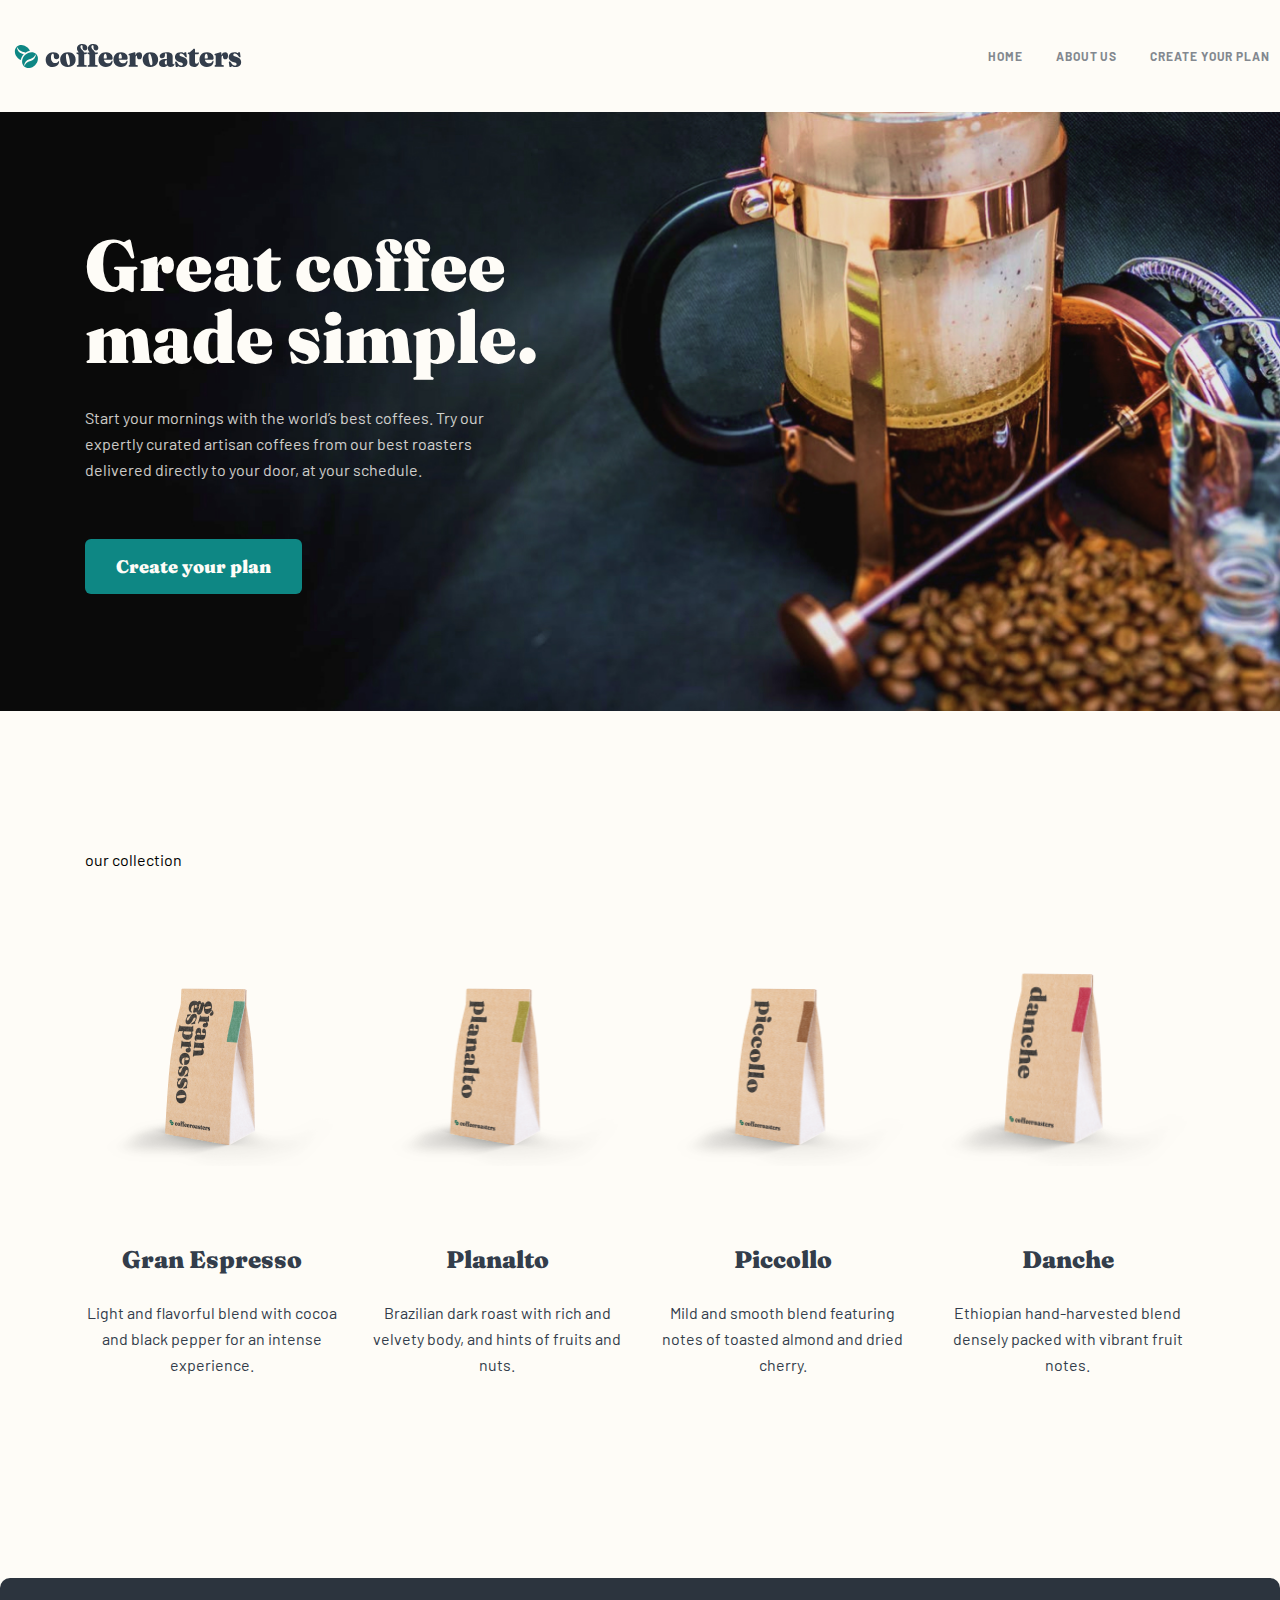
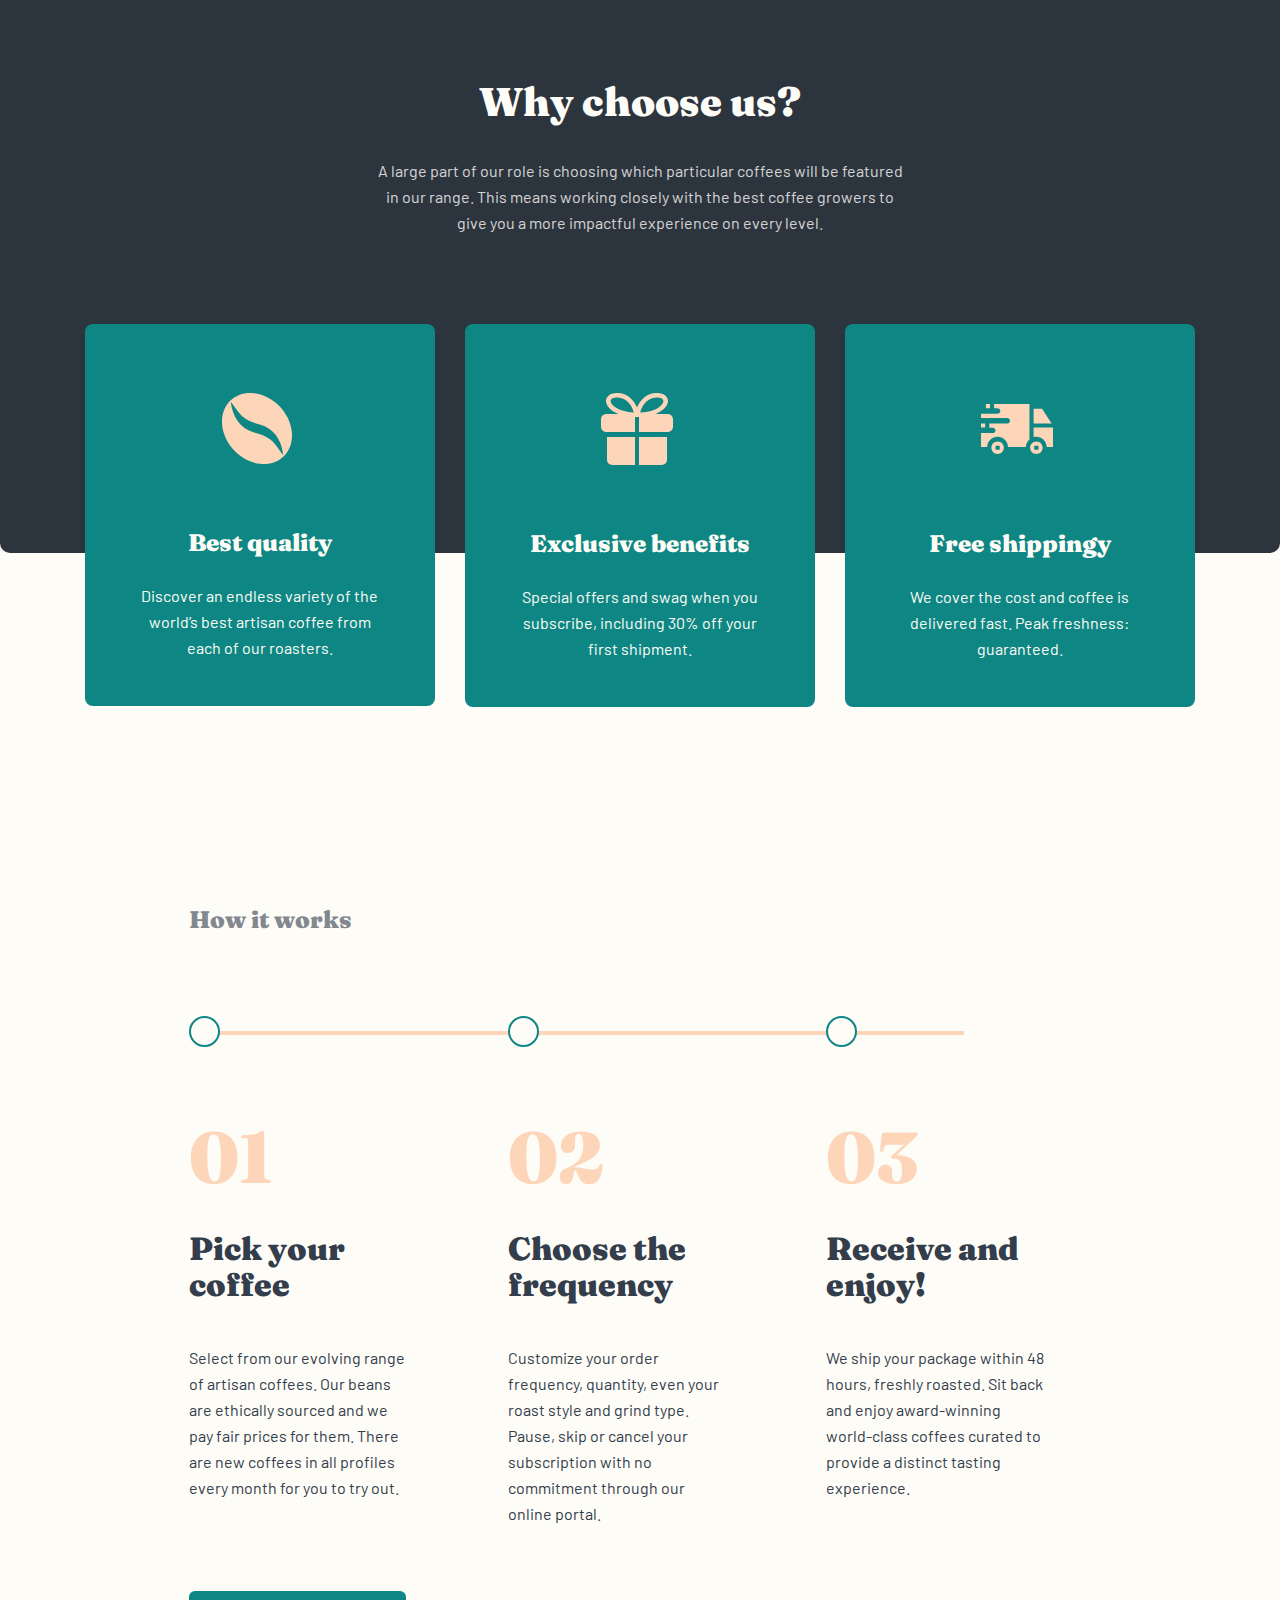
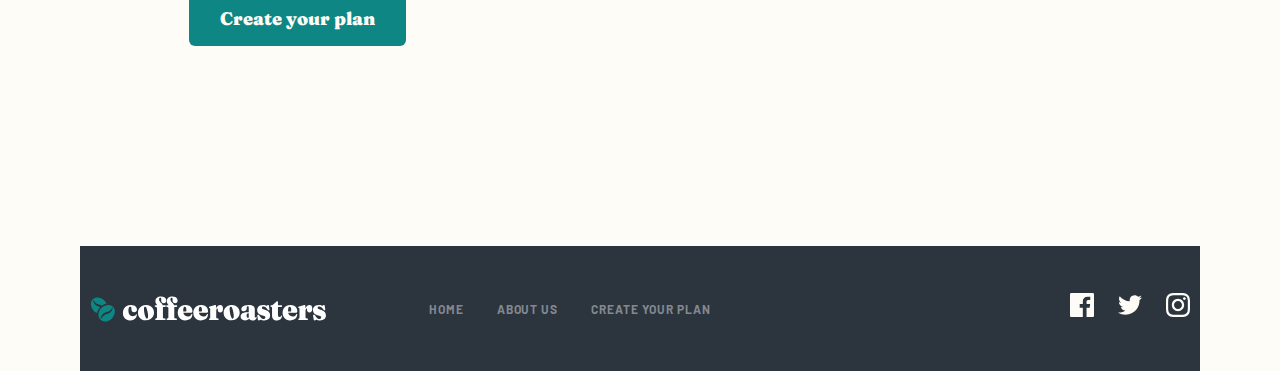
==== index.html @ 721b84d2 "first commit" ====
<!DOCTYPE html>
<html lang="en">
<head>
    <meta charset="UTF-8">
    <meta name="viewport" content="width=device-width, initial-scale=1.0">
    <title>Document</title>
    <link rel="stylesheet" href="about.html">
    <link rel="stylesheet" href="create.html">
    <link rel="stylesheet" href="css/about.css">
    <link rel="stylesheet" href="css/create.css">
    <link rel="stylesheet" href="css/style.css">
</head>
<body>
    <header class="site-header">
        <div class="container header">
            <a class="header__logo-link" href="index.html">
                <img class="header__logo" src="img/icon/logo.svg" alt="cofeeroasters" width="236" height="26">
            </a>
            <nav class="header__nav">
                <ul class="header__nav-list">
                    <li class="header__nav-item">
                        <a class="header__nav-link" href="index.html">HOME</a>
                    </li>
                    <li class="header__nav-item">
                        <a class="header__nav-link" href="about.html">About us</a>
                    </li>
                    <li class="header__nav-item">
                        <a class="header__nav-link" href="create.html">Create your plan</a>
                    </li>
                </ul>
            </nav>
        </div>
    </header>
    <main class="main">
        <section class="hero-section">
            <div class="container hero">
                <h1 class="hero__title">Great coffee made simple.</h1>
                <p class="hero__desc">Start your mornings with the world’s best coffees. Try our expertly curated artisan coffees from our best roasters <br> delivered directly to your door, at your schedule.</p>
                <a class="hero__link btn" href="create.html">Create your plan</a>
            </div>
        </section>
        <section class="collection-section">
            <div class="container-primary collection">
                <ul class="collection__list">
                    <li class="collection__item">
                        <img class="collection__img" src="img/collection-img(1).png" alt="Gran Espresso" width="255" height="193">
                        <h3 class="collection__title">Gran Espresso</h3>
                        <p class="collection__desc">Light and flavorful blend with cocoa and black pepper for an intense experience.</p>
                    </li>
                    <li class="collection__item">
                        <img class="collection__img" src="img/collection-img(2).png" alt="Planalto" width="255" height="193">
                        <h3 class="collection__title">Planalto</h3>
                        <p class="collection__desc">Brazilian dark roast with rich and velvety body, and hints of fruits and nuts.</p>
                    </li>
                    <li class="collection__item">
                        <img class="collection__img" src="img/collection-img(3).png" alt="Piccollo" width="255" height="193">
                        <h3 class="collection__title">Piccollo</h3>
                        <p class="collection__desc">Mild and smooth blend featuring notes of toasted almond and dried cherry.</p>
                    </li>
                    <li class="collection__item">
                        <img class="collection__img" src="img/collection-img(4).png" alt="Danche" width="255" height="193">
                        <h3 class="collection__title">Danche</h3>
                        <p class="collection__desc">Ethiopian hand-harvested blend densely packed with vibrant fruit notes.</p>
                    </li>
                </ul>
            </div>
        </section>
        <section class="choose-section">
            <div class="container-primary choose">
                <h2 class="choose__title">Why choose us?</h2>
                <p class="choose__desc">A large part of our role is choosing which particular coffees will be featured in our range. This means working closely with the best coffee growers to give you a more impactful experience on every level.</p>
                <ul class="choose__list">
                    <li class="choose__item">
                        <img class="choose__img" src="img/icon/why-choose-img(1).svg" alt="Best quality" width="72" height="72">
                        <h3 class="choose__subtitle">Best quality</h3>
                        <p class="choose__text">Discover an endless variety of the world’s best artisan coffee from each of our roasters.</p>
                    </li>
                    <li class="choose__item">
                        <img class="choose__img" src="img/icon/why-choose-img(2).svg" alt="Exclusive benefits" width="72" height="72">
                        <h3 class="choose__subtitle">Exclusive benefits</h3>
                        <p class="choose__text">Special offers and swag when you subscribe, including 30% off your first shipment.</p>
                    </li>
                    <li class="choose__item">
                        <img class="choose__img choose__img-active" src="img/icon/why-choose-img(3).svg" alt="Free shipping" width="72" height="50">
                        <h3 class="choose__subtitle">Free shippingy</h3>
                        <p class="choose__text">We cover the cost and coffee is delivered fast. Peak freshness: guaranteed.</p>
                    </li>
                </ul>
            </div>
        </section>
        <section class="info-section">
            <div class="container-primary info">
                <h2 class="info__title">How it works</h2>
                <ul class="info__list">
                    <li class="info__item">
                        <img class="info__oval info__oval--light" src="img/icon/Oval.svg" alt="Oval" width="31" height="31">
                        <span class="info__number info__number--light">01</span>
                        <h3 class="info__subtitle info__subtitle--light">Pick your coffee</h3>
                        <p class="info__desc info__desc--light">Select from our evolving range of artisan coffees. Our beans are ethically sourced and we pay fair prices for them. There are new coffees in all profiles every month for you to try out.</p>
                    </li>
                    <li class="info__item">
                        <img class="info__oval info__oval--light" src="img/icon/Oval.svg" alt="Oval" width="31" height="31">
                        <span class="info__number info__number--light">02</span>
                        <h3 class="info__subtitle info__subtitle--light">Choose the frequency</h3>
                        <p class="info__desc info__desc--light">Customize your order frequency, quantity, even your roast style and grind type. Pause, skip or cancel your subscription with no commitment through our online portal.</p>
                    </li>
                    <li class="info__item">
                        <img class="info__oval info__oval--light" src="img/icon/Oval.svg" alt="Oval" width="31" height="31">
                        <span class="info__number info__number--light">03</span>
                        <h3 class="info__subtitle info__subtitle--light">Receive and enjoy!</h3>
                        <p class="info__desc info__desc--light">We ship your package within 48 hours, freshly roasted. Sit back and enjoy award-winning world-class coffees curated to provide a distinct tasting experience.</p>
                    </li>
                </ul>
                <a class="info__link btn" href="create.html">Create your plan</a>
            </div>
        </section>
    </main>
    <footer class=" site-footer">
        <div class="container-primary footer">
            <div class="footer__left">
                <a class="footer__logo-link" href="index.html">
                    <img class="footer__logo" src="img/icon/footer-logo.svg" alt="cofferoasters" width="236" height="26">
                </a>
                <nav class="footer__nav">
                    <ul class="footer__nav-list">
                        <li class="footer__nav-item">
                            <a class="footer__nav-link" href="index.html">HOME</a>
                        </li>
                        <li class="footer__nav-item">
                            <a class="footer__nav-link" href="about.html">ABOUT US</a>
                        </li>
                        <li class="footer__nav-item">
                            <a class="footer__nav-link" href="create.html">Create your plan</a>
                        </li>
                    </ul>
                </nav>
            </div>
            <ul class="footer__list">
                <li class="footer__item">
                    <a class="footer__social-media-link">
                        <img class="footer__social-media-img" src="img/icon/facebook.svg" alt="facebook" width="24" height="24">
                    </a>
                </li>
                <li class="footer__item">
                    <a class="footer__social-media-link footer__social-media-link--active">
                        <img class="footer__social-media-img" src="img/icon/twitter.svg" alt="twitter" width="24" height="19">
                    </a>
                </li>
                <li class="footer__item">
                    <a class="footer__social-media-link">
                        <img class="footer__social-media-img" src="img/icon/instagram.svg" alt="instagram" width="24" height="24">
                    </a>
                </li>
            </ul>
        </div>
    </footer>
</body>
</html>
---- css/style.css ----
@import url('https://fonts.googleapis.com/css2?family=Barlow:wght@400;700&family=Fraunces:opsz,wght@9..144,900&display=swap');

:root {
    --dark-green: #0E8784;
    --text-color: #333D4B;
    --number-color: #FDD6BA;
    --link-color: #83888F;
    --bg-color: #FEFCF7;
}

html {
    box-sizing: border-box;
    height: 100%;
    scroll-behavior: smooth;
  }
  
*,
*::before,
*::after {
    box-sizing: inherit;
  }
  
body {
    display: flex;
    flex-direction: column;
    height: 100%;
    margin: 0;
    padding: 0;
    overflow-x: hidden;
    font: 400 16px/26px 'Barlow', sans-serif;
    background-color: var(--bg-color);
  }
  
img {
    max-width: 100%;
    height: auto;
  }

.container {
    max-width: 1300px;
    margin: 0 auto;
    padding-left: 10px;
    padding-right: 10px;
}

.container-primary {
    max-width: 1111px;
    margin: 0 auto;
}

.btn {
    display: inline-block;
    padding: 15px 31px;
    border-radius: 6px;
    background: var(--dark-green);
    color: var(--bg-color);
    text-align: center;
    font-family: Fraunces;
    font-size: 18px;
    font-style: normal;
    font-weight: 900;
    line-height: 25px
}

.btn:hover {
    background-color: #66D2CF;
    transition: background-color 1.5s;
}

.btn:disabled {
    background-color: #E2DEDB;
    transition: background-color 1s;
}

/* Header */

.site-header {
    padding-top: 43px;
    padding-bottom: 43px;
}

.header {
    display: flex;
    align-items: center;
    justify-content: space-between;
}

.header__logo-link {
    width: 236px;
    height: 26px;
}

.header__logo {
    height: 26px;
}

.header__nav-list {
    padding: 0;
    margin: 0;
    display: flex;
}

.header__nav-item {
    list-style: none;
    font-size: 12px;
    font-weight: 700;
    line-height: 15px; 
    letter-spacing: 0.923px;
    text-transform: uppercase;
}

.header__nav-item:not(:last-child) {
    margin-right: 33px;
}

.header__nav-link {
    text-decoration: none;
    color: var(--link-color);
}

.header__nav-link:hover {
    cursor: pointer;
    color: var(--text-color);
    transition: color 0.5s;
}

.header__nav-link:disabled {
    color: var(--link-color);
    transition: color 0.5s;
}

/* hero */

.hero-section {
    padding-bottom: 262px;
}

.hero {
    background-image: url(../img/hero-bg-img.jpg);
    background-size: cover;
    background-repeat: no-repeat;
    max-width: 1280px;
    max-height: 600px;
    padding: 117px 85px;
}

.hero__title {
    max-width: 493px;
    margin: 0;
    color: var(--bg-color);
    font-family: Fraunces;
    font-size: 72px;
    font-weight: 900;
    line-height: 72px; 
}

.hero__desc {
    max-width: 445px;
    margin-top: 32px;
    margin-bottom: 56px;
    color: var(--bg-color);
    font-size: 16px;
    font-weight: 400;
    line-height: 26px; 
    opacity: 0.8;
}

.hero__link {
    text-decoration: none;
    color: var(--bg-color);
    text-align: center;
    font-family: Fraunces;
    font-size: 18px;
    font-weight: 900;
    line-height: 25px; 
}

/* collection */

.collection-section {
    padding-bottom: 200px;
}

.collection {
    position: relative;
}

.collection::before {
    display: block;
    position: absolute;
    top: -126px;
    left: 0;
    max-width: 1111px;
    max-height: 196px;
    background-color: linear-gradient(180deg, rgba(254, 252, 247, 0.00) 0%, #FEFCF7 100%);
    content: "our collection";
}

.collection__list {
    margin: 0;
    padding: 0;
    display: flex;
    align-items: center;
    justify-content: space-between;
    flex-wrap: wrap;
    list-style: none;
}

.collection__item {
    max-width: 255px;
}

.collection__item:not(:last-child) {
    margin-right: 30px;
}

.collection__title {
    margin-top: 71px;
    margin-bottom: 24px;
    color: var(--text-color);
    text-align: center;
    font-family: Fraunces;
    font-size: 24px;
    font-weight: 900;
    line-height: 32px; 
}

.collection__desc {
    margin: 0;
    color: var(--text-color);
    text-align: center;
    font-size: 16px;
    font-weight: 400;
    line-height: 26px; 
}

/* choose */

.choose-section {
    padding-top: 100px;
    padding-bottom: 317px;
    border-radius: 10px;
    background: #2C343E;
}

.choose {
    position: relative;
}

.choose__title {
    margin: 0;
    color: var(--bg-color);
    text-align: center;
    font-family: Fraunces;
    font-size: 40px;
    font-weight: 900;
    line-height: 48px; 
}

.choose__desc {
    max-width: 540px;
    margin: 0 auto;
    margin-top: 32px;
    opacity: 0.8;
    color: var(--bg-color);
    text-align: center;
    font-size: 16px;
    font-weight: 400;
    line-height: 26px; 
}

.choose__list {
    position: absolute;
    top: 246px;
    left: 0;
    list-style: none;
    margin: 0;
    padding: 0;
    display: flex;
    align-items: start;
    justify-content: space-between;
    flex-wrap: wrap;
}

.choose__item {
    max-width: 350px;
    padding: 69px 48px 45px 48px;
    border-radius: 8px;
    background: var(--dark-green);
}

.choose__item:not(:last-child) {
    margin-right: 30px;
    
}

.choose__img {
    margin-left: 88px;
    margin-right: 95px;
}

.choose__img-active {
    margin-top: 11px;
    margin-bottom: 11px;
}

.choose__subtitle {
    max-width: 255px;
    margin: 0;
    margin-top: 56px;
    color: var(--bg-color);
    text-align: center;
    font-family: Fraunces;
    font-size: 24px;
    font-weight: 900;
    line-height: 32px; 
}

.choose__text {
    max-width: 255px;
    margin-top: 24px;
    margin-bottom: 0;
    color: var(--bg-color);
    text-align: center; 
}

/* info */

.info-section {
    padding-top: 351px;
    padding-bottom: 200px;
}

.info {
    margin-left: 189px;
    margin-right: 230px;

}

.info__title {
    margin-top: 0;
    margin-bottom: 80px;
    color: var(--link-color);
    font-family: Fraunces;
    font-size: 24px;
    font-weight: 900;
    line-height: 32px; 
}

.info__list {
    position: relative;
    margin: 0;
    padding: 0;
    display: flex;
    align-items: start;
    justify-content: space-between;
    list-style: none;
}

.info__list::before {
    position: absolute;
    top: 15px;
    left: 15px;
    border: 2px solid var(--number-color);
    width: 760px;
    height: 1px;
    z-index: 5;
    content: "";
}

.info__item {
    flex-wrap: wrap;
}

.info__item:not(:last-child) {
    margin-right: 95px;
}

.info__oval {
    position: relative;
    z-index: 10;
}

.info__number {
    margin-top: 67px;
    display: block;
    max-width: 101px;
    font-family: Fraunces;
    font-size: 72px;
    font-weight: 900;
    line-height: 72px; 
}

.info__number--light {
    color: var(--number-color);
}

.info__subtitle {
    margin-top: 38px;
    margin-bottom: 42px;
    max-width: 255px;
    font-family: Fraunces;
    font-size: 32px;
    font-weight: 900;
    line-height: 36px; 
}

.info__subtitle--light {
    color: var(--text-color);

}

.info__desc {
    max-width: 285px;
    margin: 0;
}

.info__desc--light {
    color: var(--text-color);
}

.info__link {
    margin-top: 64px;
    text-decoration: none;
}

/* footer */

.site-footer {
    max-width: 1300px;
    margin: 0 80px;
    padding: 47px 10px;
    background: #2C343E;
}

.footer {
    display: flex;
    align-items: center;
    justify-content: space-between;
}

.footer__left {
    display: flex;
    align-items: center;
}

.footer__logo-link {
    width: 236px;
    height: 26px;
}

.footer__nav {
    margin-top: 6px;
    margin-bottom: 5px;
    margin-left: 103px;
}

.footer__nav-list {
    display: flex;
    align-items: center;
    list-style: none;
    margin: 0;
    padding: 0;
}

.footer__nav-item {
    font-size: 12px;
    font-weight: 700;
    line-height: 15px; 
    letter-spacing: 0.923px;
    text-transform: uppercase;
}

.footer__nav-item:not(:last-child) {
    margin-right: 33px;
}

.footer__nav-link {
    color: var(--link-color);
    text-decoration: none;
}

.footer__nav-link:hover {
    color: var(--bg-color);
    cursor: pointer;
    transition: color 0.5s;
}

.footer__list {
    margin: 0;
    padding: 0;
    list-style: none;
    display: flex;
    align-items: center;
}

.footer__item:not(:last-child) {
    margin-right: 24px;
}

.footer__social-media-link {
    width: 24px;
    height: 24px;
}

.footer__social-media-link--active {
    height: 19px;
}

.footer__social-media-img:hover {
    background-color: var(--number-color);
}

/* .choose__item:hover {
    transform: skew(3deg,2deg);
    background-color: #66D2CF;
} */
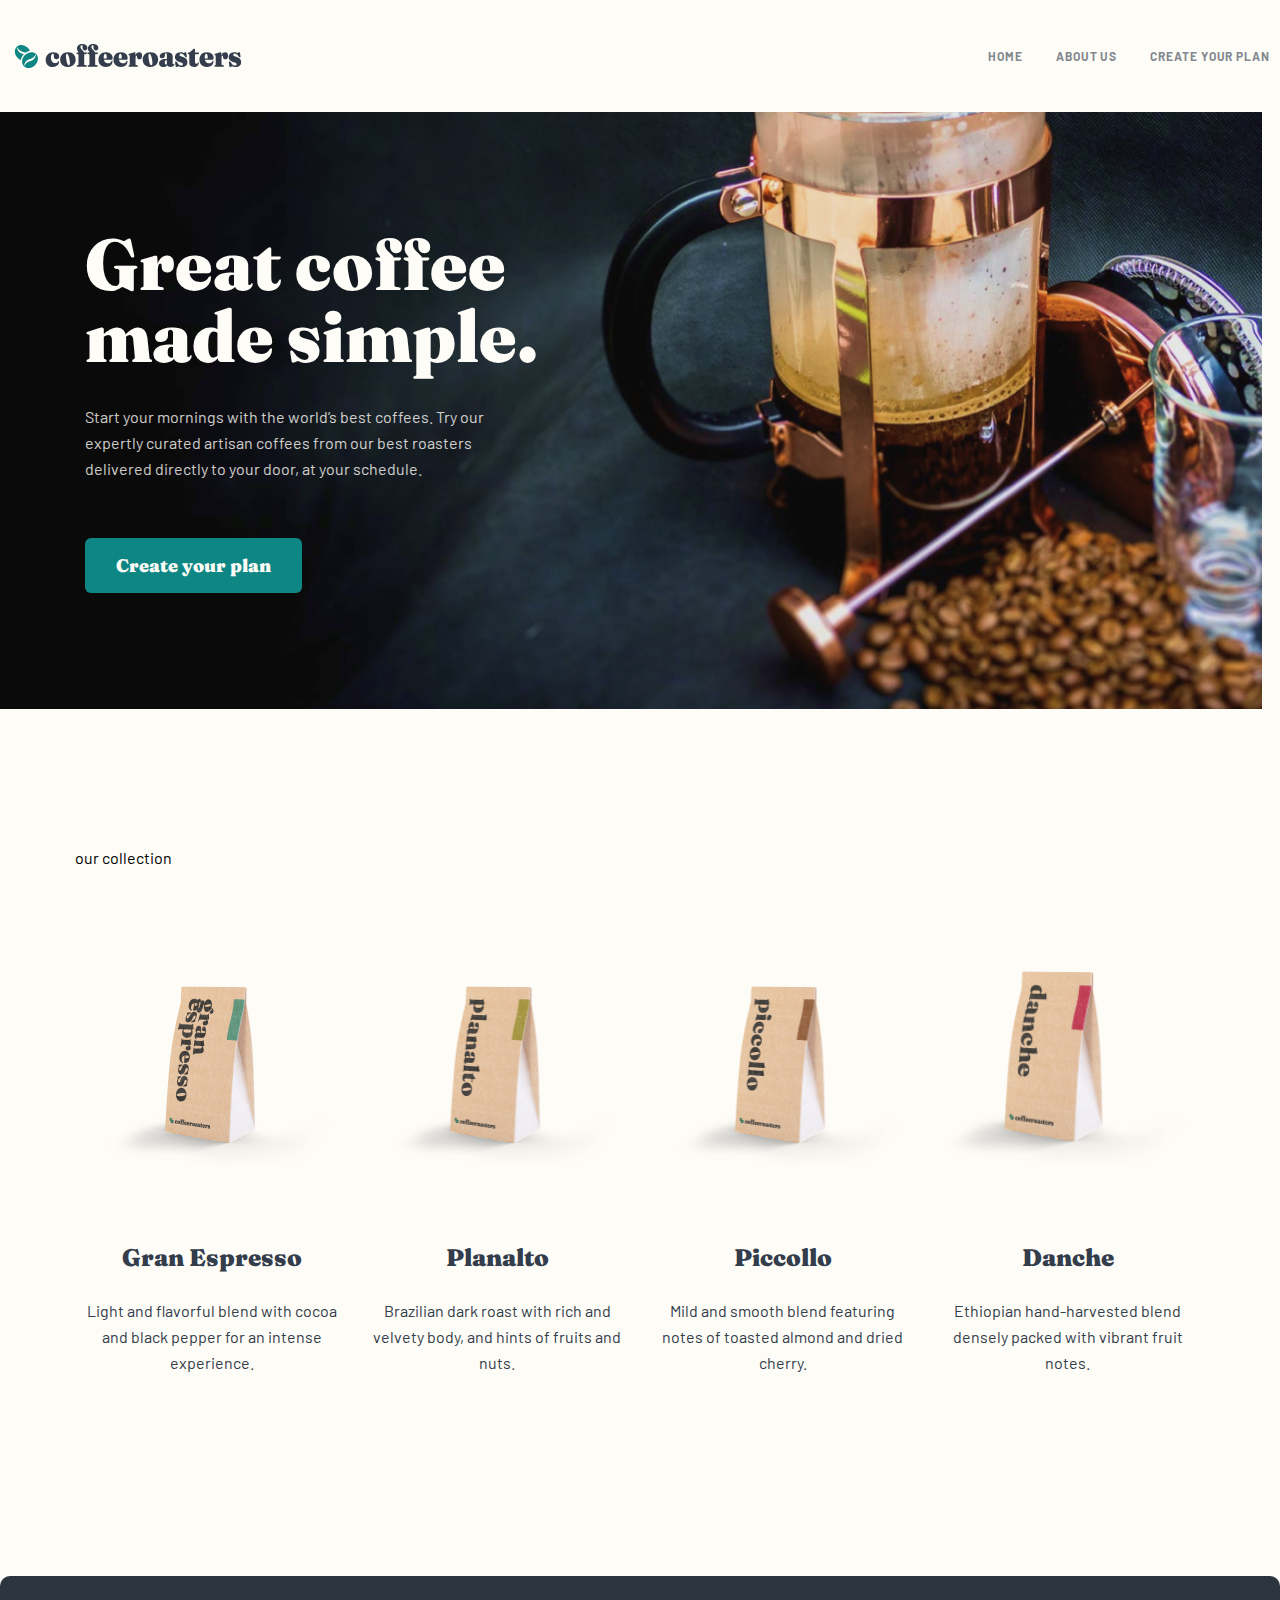
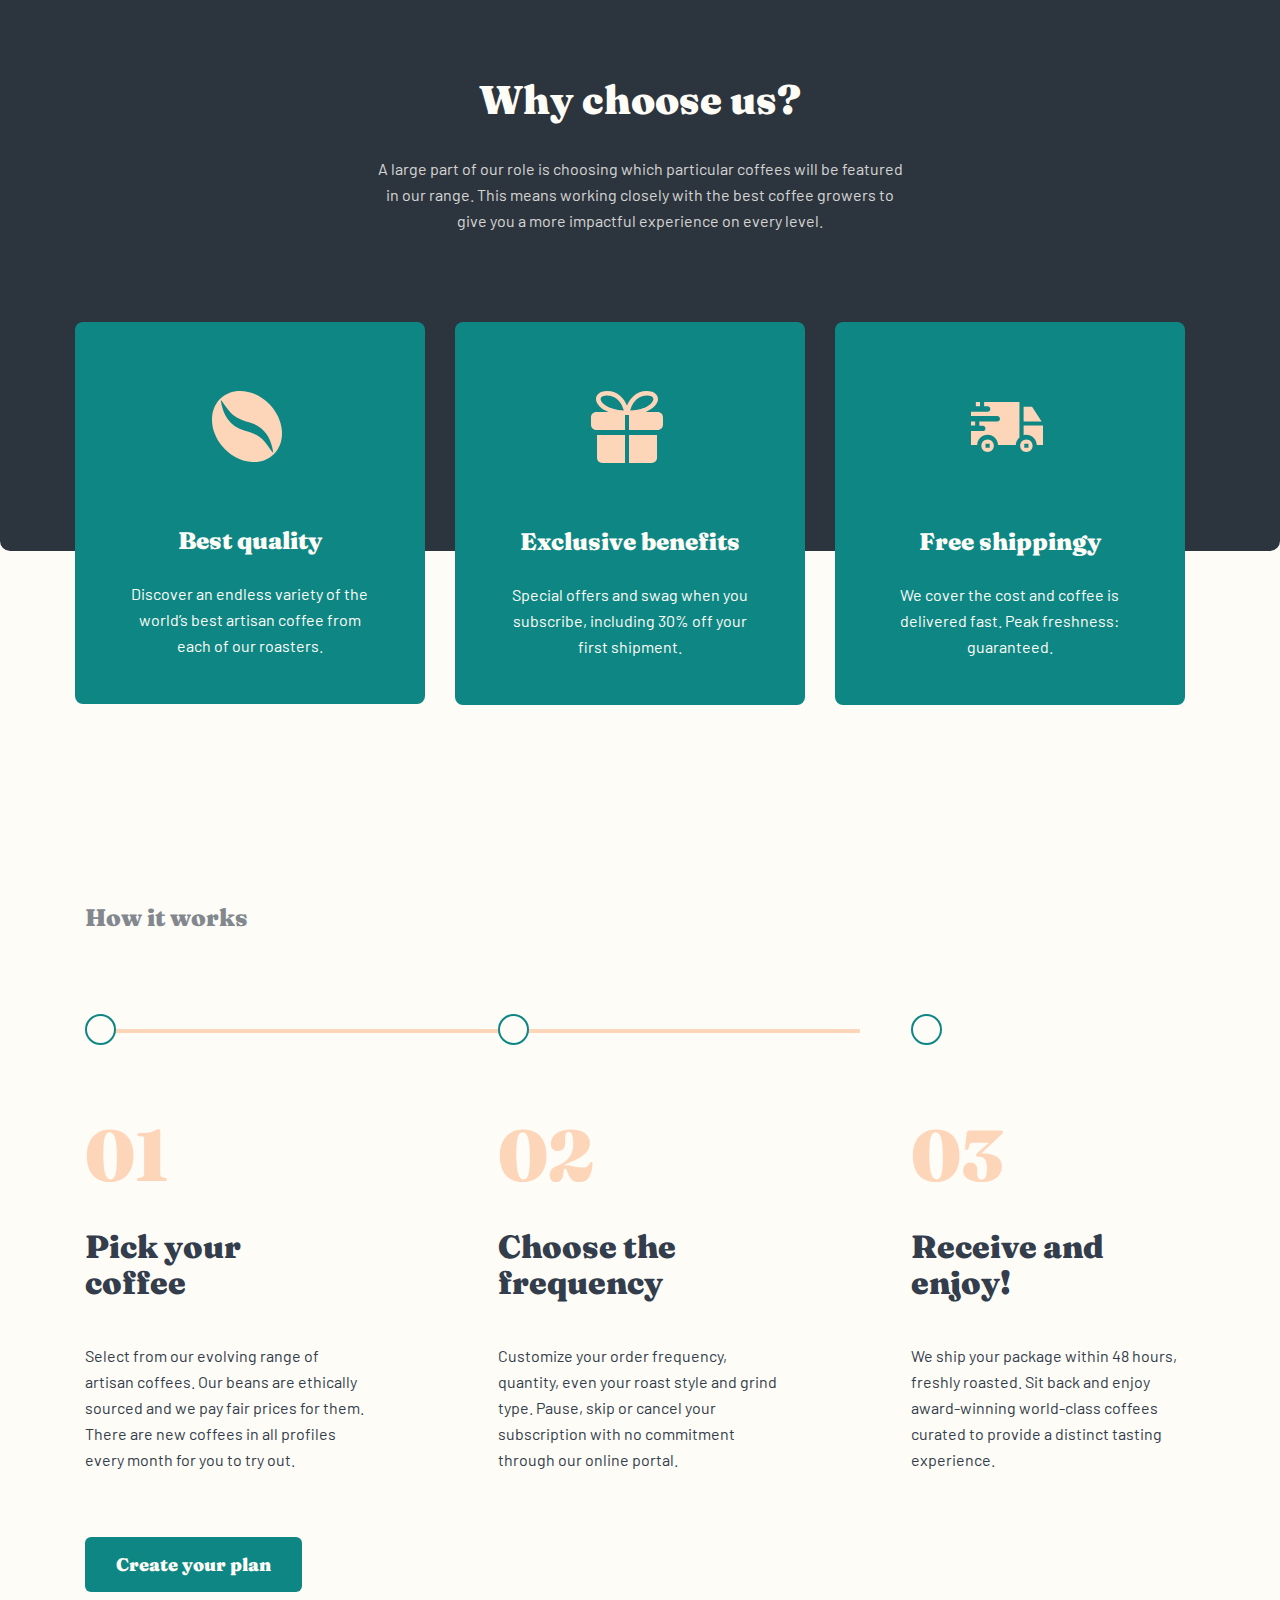
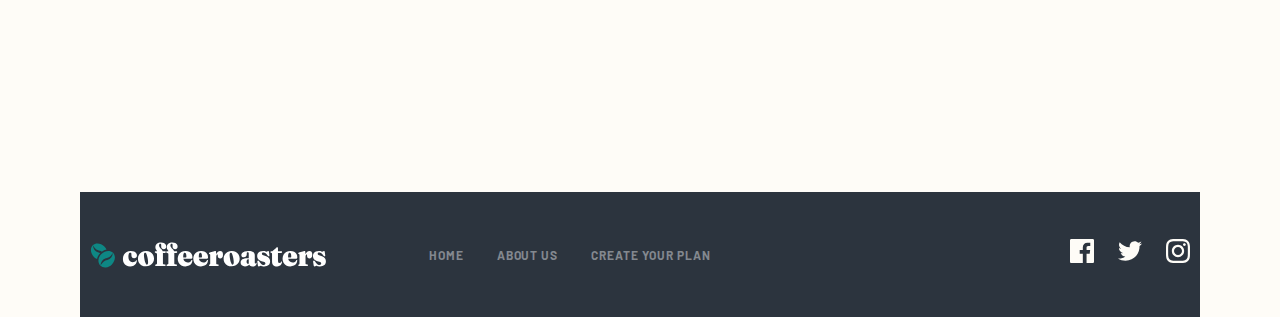
==== commit cdc5bbc4: "initial commit" ====
--- a/index.html
+++ b/index.html
@@ -3,7 +3,7 @@
 <head>
     <meta charset="UTF-8">
     <meta name="viewport" content="width=device-width, initial-scale=1.0">
-    <title>Document</title>
+    <title>Home - cofferoasters</title>
     <link rel="stylesheet" href="about.html">
     <link rel="stylesheet" href="create.html">
     <link rel="stylesheet" href="css/about.css">
@@ -32,8 +32,8 @@
         </div>
     </header>
     <main class="main">
-        <section class="hero-section">
-            <div class="container hero">
+        <section class="hero-section container">
+            <div class="container-primary hero">
                 <h1 class="hero__title">Great coffee made simple.</h1>
                 <p class="hero__desc">Start your mornings with the world’s best coffees. Try our expertly curated artisan coffees from our best roasters <br> delivered directly to your door, at your schedule.</p>
                 <a class="hero__link btn" href="create.html">Create your plan</a>
@@ -44,46 +44,60 @@
                 <ul class="collection__list">
                     <li class="collection__item">
                         <img class="collection__img" src="img/collection-img(1).png" alt="Gran Espresso" width="255" height="193">
-                        <h3 class="collection__title">Gran Espresso</h3>
-                        <p class="collection__desc">Light and flavorful blend with cocoa and black pepper for an intense experience.</p>
+                        <div class="collection__text-wrapper">
+                            <h3 class="collection__title">Gran Espresso</h3>
+                            <p class="collection__desc">Light and flavorful blend with cocoa and black pepper for an intense experience.</p>
+                        </div>
                     </li>
                     <li class="collection__item">
                         <img class="collection__img" src="img/collection-img(2).png" alt="Planalto" width="255" height="193">
-                        <h3 class="collection__title">Planalto</h3>
-                        <p class="collection__desc">Brazilian dark roast with rich and velvety body, and hints of fruits and nuts.</p>
+                        <div class="info__text-wrapper">
+                            <h3 class="collection__title">Planalto</h3>
+                            <p class="collection__desc">Brazilian dark roast with rich and velvety body, and hints of fruits and nuts.</p>
+                        </div>
                     </li>
                     <li class="collection__item">
                         <img class="collection__img" src="img/collection-img(3).png" alt="Piccollo" width="255" height="193">
-                        <h3 class="collection__title">Piccollo</h3>
-                        <p class="collection__desc">Mild and smooth blend featuring notes of toasted almond and dried cherry.</p>
+                        <div class="info__text-wrapper">
+                            <h3 class="collection__title">Piccollo</h3>
+                            <p class="collection__desc">Mild and smooth blend featuring notes of toasted almond and dried cherry.</p>
+                        </div>
                     </li>
                     <li class="collection__item">
                         <img class="collection__img" src="img/collection-img(4).png" alt="Danche" width="255" height="193">
-                        <h3 class="collection__title">Danche</h3>
-                        <p class="collection__desc">Ethiopian hand-harvested blend densely packed with vibrant fruit notes.</p>
+                        <div class="info__text-wrapper">
+                            <h3 class="collection__title">Danche</h3>
+                            <p class="collection__desc">Ethiopian hand-harvested blend densely packed with vibrant fruit notes.</p>
+                        </div>
                     </li>
                 </ul>
             </div>
         </section>
-        <section class="choose-section">
+        <section class="choose-section container">
             <div class="container-primary choose">
                 <h2 class="choose__title">Why choose us?</h2>
                 <p class="choose__desc">A large part of our role is choosing which particular coffees will be featured in our range. This means working closely with the best coffee growers to give you a more impactful experience on every level.</p>
                 <ul class="choose__list">
                     <li class="choose__item">
                         <img class="choose__img" src="img/icon/why-choose-img(1).svg" alt="Best quality" width="72" height="72">
-                        <h3 class="choose__subtitle">Best quality</h3>
-                        <p class="choose__text">Discover an endless variety of the world’s best artisan coffee from each of our roasters.</p>
+                        <div class="choose__text-wrapper">
+                            <h3 class="choose__subtitle">Best quality</h3>
+                            <p class="choose__text">Discover an endless variety of the world’s best artisan coffee from each of our roasters.</p>
+                        </div>
                     </li>
                     <li class="choose__item">
                         <img class="choose__img" src="img/icon/why-choose-img(2).svg" alt="Exclusive benefits" width="72" height="72">
-                        <h3 class="choose__subtitle">Exclusive benefits</h3>
-                        <p class="choose__text">Special offers and swag when you subscribe, including 30% off your first shipment.</p>
+                        <div class="choose__text-wrapper">
+                            <h3 class="choose__subtitle">Exclusive benefits</h3>
+                            <p class="choose__text">Special offers and swag when you subscribe, including 30% off your first shipment.</p>
+                        </div>
                     </li>
                     <li class="choose__item">
                         <img class="choose__img choose__img-active" src="img/icon/why-choose-img(3).svg" alt="Free shipping" width="72" height="50">
-                        <h3 class="choose__subtitle">Free shippingy</h3>
-                        <p class="choose__text">We cover the cost and coffee is delivered fast. Peak freshness: guaranteed.</p>
+                        <div class="choose__text-wrapper">
+                            <h3 class="choose__subtitle">Free shippingy</h3>
+                            <p class="choose__text">We cover the cost and coffee is delivered fast. Peak freshness: guaranteed.</p>
+                        </div>
                     </li>
                 </ul>
             </div>
@@ -103,7 +117,7 @@
                         <span class="info__number info__number--light">02</span>
                         <h3 class="info__subtitle info__subtitle--light">Choose the frequency</h3>
                         <p class="info__desc info__desc--light">Customize your order frequency, quantity, even your roast style and grind type. Pause, skip or cancel your subscription with no commitment through our online portal.</p>
-                    </li>
+                    </li> 
                     <li class="info__item">
                         <img class="info__oval info__oval--light" src="img/icon/Oval.svg" alt="Oval" width="31" height="31">
                         <span class="info__number info__number--light">03</span>
@@ -115,7 +129,7 @@
             </div>
         </section>
     </main>
-    <footer class=" site-footer">
+    <footer class="site-footer">
         <div class="container-primary footer">
             <div class="footer__left">
                 <a class="footer__logo-link" href="index.html">
--- a/css/about.css
+++ b/css/about.css
@@ -0,0 +1,193 @@
+
+/* banner */
+
+.banner-section {
+    padding-top: 137px;
+    padding-bottom: 137px;
+    background-image: url(../img/banner-img.jpg);
+    background-size: contain;
+    background-repeat: no-repeat;
+}
+
+.banner {
+    display: flex;
+    flex-direction: column;
+}
+
+.banner__title {
+    margin: 0;
+    color: var(--bg-color);
+    font-family: Fraunces;
+    font-size: 40px;
+    font-weight: 900;
+    line-height: 48px; 
+}
+
+.banner__desc {
+    margin-top: 24px;
+    margin-bottom: 0;
+    max-width: 445px;
+    color: var(--bg-color);
+    font-size: 16px;
+    font-style: normal;
+    font-weight: 400;
+    line-height: 26px; 
+}
+
+/* commitment */
+
+.commitment-section {
+    padding-top: 168px;
+    padding-bottom: 256px;
+}
+
+.commitment {
+    display: flex;
+    align-items: center;
+    justify-content: space-between;
+}
+
+.commitment__img {
+    max-width: 445px;
+    max-height: 520px;
+}
+
+.commitment__title {
+    margin-top: 0;
+    margin-bottom: 32px;
+    color: var(--text-color);
+    font-family: Fraunces;
+    font-size: 40px;
+    font-weight: 900;
+    line-height: 48px; 
+}
+
+.commitment__desc {
+    margin: 0;
+    max-width: 540px;
+    opacity: 0.8;
+    color: var(--text-color);
+    font-size: 16px;
+    font-weight: 400;
+    line-height: 26px; 
+}
+
+/* quality */
+
+.quality-section {
+    background-color: var(--text-color);
+    padding-top: 88px;
+    padding-bottom: 176px;
+}
+
+.quality {
+    position: relative;
+}
+
+.quality__left {
+    display: flex;
+    flex-direction: column;
+}
+
+.quality__title {
+    max-width: 517px;
+    margin: 0;
+    color: var(--bg-color);
+    font-family: Fraunces;
+    font-size: 40px;
+    font-weight: 900;
+    line-height: 48px; 
+}
+
+.quality__desc {
+    margin-top: 32px;
+    margin-bottom: 0;
+    max-width: 540px;
+    opacity: 0.8;
+    color: var(--bg-color);
+    font-size: 16px;
+    font-weight: 400;
+    line-height: 26px; 
+}
+
+.quality__img {
+    position: absolute;
+    top: -176px;
+    right: 0;
+}
+
+/* headquarters */
+
+.headquarters-section {
+    padding-top: 168px;
+    padding-bottom: 168px;
+}
+
+.headquarters__title {
+    margin-top: 0;
+    margin-bottom: 121px;
+    color: var(--link-color);
+    font-family: Fraunces;
+    font-size: 24px;
+    font-weight: 900;
+    line-height: 32px; 
+}
+
+.headquarters__list {
+    padding: 0;
+    margin: 0;
+    list-style: none;
+    display: flex;
+    align-items: center;
+    justify-content: space-between;
+    flex-wrap: wrap;
+}
+
+.headquarters__item {
+    position: relative;
+    width: 272px;
+}
+
+.headquarters__img {
+    position: absolute;
+    top: -46px;
+    left: 0;
+    background-repeat: no-repeat;
+    width: 41px;
+    height: 49px;
+}
+
+.headquarters__img--one {
+    background-image: url(../img/icon/United\ Kingdom.svg);
+}
+
+.headquarters__img--two {
+    background-image: url(../img/icon/Canada.svg);
+}
+
+.headquarters__img--three {
+    background-image: url(../img/icon/Australia.svg);
+}
+
+.headquarters__subtitle {
+    margin-top: 46px;
+    margin-bottom: 24px;
+    color: var(--text-color);
+    font-family: Fraunces;
+    font-size: 32px;
+    font-style: normal;
+    font-weight: 900;
+    line-height: 36px;
+}
+
+.headquarters__info {
+    margin: 0;
+    color: var(--text-color);
+    font-size: 16px;
+    font-weight: 400;
+    line-height: 26px; 
+}
+
+.headquarters__info--link {
+    text-decoration: none;
+}--- a/css/create.css
+++ b/css/create.css
@@ -0,0 +1,303 @@
+
+:root {
+    --dark-green: #0E8784;
+    --text-color: #333D4B;
+    --number-color: #FDD6BA;
+    --link-color: #83888F;
+    --bg-color: #FEFCF7;
+}
+
+/* create */
+
+.create-section {
+    padding-top: 134px;
+    padding-bottom: 134px;
+    background-image: url(../img/create-img.jpg);
+    background-size: contain;
+    background-repeat: no-repeat;
+}
+
+.create {
+    display: flex;
+    flex-direction: column;
+}
+
+.create__title {
+    margin-top: 0;
+    margin-bottom: 32px;
+    color: var(--bg-color);
+    font-family: Fraunces;
+    font-size: 72px;
+    font-weight: 900;
+    line-height: 72px; 
+}
+
+.create__desc {
+    margin: 0;
+    max-width: 445px;
+    color: var(--bg-color);
+    opacity: 0.8;
+}
+
+/* info-night */
+
+.info__section-night {
+    padding-top: 100px;
+    padding-bottom: 100px;
+    margin-top: 168px;
+    background-color: #2C343E;
+}
+
+.info__subtitle--night {
+    color: var(--bg-color);
+}
+
+.info__desc--night {
+    color: var(--bg-color);
+}
+
+/* content__form */
+
+.content-section {
+    padding-top: 146px;
+    padding-bottom: 168px;
+}
+
+.content {
+    display: flex;
+    align-items: start;
+    justify-content: space-between;
+}
+
+.content__list {
+    margin: 0;
+    padding: 0;
+    list-style: none;
+    display: flex;
+    flex-direction: column;
+}
+
+.content__item {
+    display: flex;
+    align-items: center;
+    position: relative;
+    opacity: 0.25;
+    max-width: 255px;
+}
+
+.content__item:active {
+    opacity: 1;
+}
+
+.content__item:hover {
+    color: #0E8784;
+}
+
+.content__item:after {
+    position: absolute;
+    top: 48px;
+    left: 0;
+    background: #83888F;
+    width: 255px;
+    height: 1px;
+    content: "";
+}
+
+.content__item:not(:last-child) {
+    margin-bottom: 24px;
+}
+
+.content__item:not(:first-child) {
+    margin-top: 24px;
+}
+
+.content__number {
+    margin: 0;
+    color: #83888F;
+    font-family: Fraunces;
+    font-size: 24px;
+    font-weight: 900;
+    line-height: 32px; 
+}
+
+.content__title {
+    display: inline-block;
+    margin: 0;
+    margin-left: 25px;
+    color: #333D4B;
+    font-family: Fraunces;
+    font-size: 24px;
+    font-weight: 900;
+    line-height: 32px; 
+}
+
+/* form */
+
+.content__form {
+    margin-left: 125px;
+}
+
+.content__form-list {
+    max-width: 730px;
+    list-style: none;
+    margin: 0;
+    padding: 0;
+}
+
+.content__form__item {
+    margin-bottom: 88px;
+}
+
+.content__form-title-wrapper {
+    display: flex;
+    align-items: center;
+    justify-content: space-between;
+    margin-bottom: 59px;
+}
+
+.content__form-title {
+    margin: 0;
+    color: var(--link-color);
+    font-family: Fraunces;
+    font-size: 40px;
+    font-weight: 900;
+    line-height: 48px;     
+}
+
+.content__form-arrow {
+    display: inline-block;
+    margin: 0;
+    padding: 0;
+}
+
+.content__arrow:hover  {
+    fill: #66D2CF;
+    transition: fill 1s;
+}
+
+.content__arrow:disabled {
+    fill: #0E8784;
+    transition: fill 0.5s;
+}
+
+.content__form-list-wrapper {
+    list-style: none;
+    margin: 0;
+    padding: 0;
+}
+
+.content__form-item-wrapper {
+    display: flex;
+    align-items: center;
+    justify-content: space-between;
+    flex-wrap: wrap;
+}
+
+.content__form-wrapper {
+    padding: 36px 28px 87px 28px;
+    border-radius: 8px;
+    background: #F4F1EB;
+    max-width: 228px;
+}
+
+.content__form-wrapper:hover {
+    background-color: var(--number-color);
+}
+
+.content__form-wrapper--selected {
+    padding: 36px 28px 87px 28px;
+}
+/* skajdkasjkdjkasdjljlasdsadasdasdasdasdasdasdasdasdas */
+.content__form-wrapper + .content__form-input:checked  {
+    background-color: var(--dark-green);
+    color: white;
+}
+/* dsadasdaaaaaaaaaaaaaaaaaaaaaaaaaaaaaaaaaaaaaaaaaaa */
+.content__form-text-wrapper {
+    margin: 0;
+    display: inline-block;
+}
+
+.content__form-subtitle {
+    margin: 0;
+    display: inline-block;
+    color: var(--text-color);
+    font-family: Fraunces;
+    font-size: 24px;
+    font-style: normal;
+    font-weight: 900;
+    line-height: 32px; 
+}
+
+.content__form-desc {
+    display: inline-block;
+    max-width: 172px;
+    margin: 0;
+    margin-top: 23px;
+    color: var(--text-color);
+    font-size: 16px;
+    font-weight: 400;
+    line-height: 26px; 
+}
+
+.content__order {
+    max-width: 730px;
+    padding: 27px 64px;
+    background-color: #2C343E;
+}
+
+.content__order-title {
+    margin-top: 0;
+    margin-bottom: 8px;
+    opacity: 0.5;
+    color: #FFF;
+    font-size: 16px;
+    font-weight: 400;
+    line-height: 26px; 
+    text-transform: uppercase;
+}
+
+.content__order-text {
+    margin: 0;
+    color: #FFF;
+    font-family: Fraunces;
+    font-size: 24px;
+    font-weight: 900;
+    line-height: 40px; 
+}
+
+.content__order-choice {
+    margin: 0;
+    color: #0E8784;
+    font-family: Fraunces;
+    font-size: 24px;
+    font-style: normal;
+    font-weight: 900;
+    line-height: 40px;
+}
+
+.order__btn {
+    display: block;
+    max-width: 217px;
+    margin-left: auto;
+    margin-top: 40px;
+    padding: 15px 36px;
+    border-radius: 6px;
+    background: #0E8784;
+    border: none;
+    color: #FEFCF7;
+    text-align: center;
+    font-family: Fraunces;
+    font-size: 18px;
+    font-weight: 900;
+    line-height: 25px;
+}
+
+.order__btn:hover {
+    background: #66D2CF;
+}
+
+.order__btn:disabled {
+    background: #E2DEDB;
+}
+
--- a/css/style.css
+++ b/css/style.css
@@ -44,9 +44,21 @@
 }
 
 .container-primary {
-    max-width: 1111px;
+    max-width: 1131px;
     margin: 0 auto;
-}
+    padding-left: 10px;
+    padding-right: 10px;
+}
+
+/* .visually-hidden {
+    clip: rect(0 0 0 0);
+    clip-path: inset(50%);
+    height: 1px;
+    overflow: hidden;
+    position: absolute;
+    white-space: nowrap;
+    width: 1px;
+  } */
 
 .btn {
     display: inline-block;
@@ -75,6 +87,7 @@
 /* Header */
 
 .site-header {
+    background-color: var(--bg-color);
     padding-top: 43px;
     padding-bottom: 43px;
 }
@@ -132,16 +145,11 @@
 /* hero */
 
 .hero-section {
-    padding-bottom: 262px;
-}
-
-.hero {
+    padding-top: 116px;
+    padding-bottom: 116px;
     background-image: url(../img/hero-bg-img.jpg);
-    background-size: cover;
+    background-size: contain;
     background-repeat: no-repeat;
-    max-width: 1280px;
-    max-height: 600px;
-    padding: 117px 85px;
 }
 
 .hero__title {
@@ -178,6 +186,7 @@
 /* collection */
 
 .collection-section {
+    padding-top: 262px;
     padding-bottom: 200px;
 }
 
@@ -291,7 +300,6 @@
 
 .choose__item:not(:last-child) {
     margin-right: 30px;
-    
 }
 
 .choose__img {
@@ -331,12 +339,6 @@
     padding-bottom: 200px;
 }
 
-.info {
-    margin-left: 189px;
-    margin-right: 230px;
-
-}
-
 .info__title {
     margin-top: 0;
     margin-bottom: 80px;
@@ -355,6 +357,7 @@
     align-items: start;
     justify-content: space-between;
     list-style: none;
+    flex-wrap: wrap;
 }
 
 .info__list::before {
@@ -369,7 +372,7 @@
 }
 
 .info__item {
-    flex-wrap: wrap;
+    max-width: 285px;
 }
 
 .info__item:not(:last-child) {
@@ -411,7 +414,7 @@
 }
 
 .info__desc {
-    max-width: 285px;
+    width: 285px;
     margin: 0;
 }
 
@@ -427,10 +430,10 @@
 /* footer */
 
 .site-footer {
-    max-width: 1300px;
     margin: 0 80px;
-    padding: 47px 10px;
-    background: #2C343E;
+    padding-top: 47px;
+    padding-bottom: 47px;
+    background-color: #2C343E;
 }
 
 .footer {
@@ -487,8 +490,9 @@
 }
 
 .footer__list {
-    margin: 0;
-    padding: 0;
+    margin-top: 0;
+    margin-bottom: 0;
+    padding-left: 0;
     list-style: none;
     display: flex;
     align-items: center;
@@ -516,3 +520,122 @@
     background-color: #66D2CF;
 } */
 
+@media (max-width: 768px) {
+    .container {
+        max-width: 708px;
+        margin-left: 40px;
+        margin-right: 40px;
+        padding-left: 10px;
+        padding-right: 10px;
+    }
+    
+    .container-primary {
+        max-width: 583px;
+        margin: 0 auto;
+        padding-left: 5px;
+        padding-right: 5px;
+    }
+
+    /* hero */
+
+    .hero-section {
+        background-size: cover;
+        max-width: 689px;
+        max-height: 500px;
+        padding-top: 104px;
+        padding-bottom: 104px;
+    }
+
+    .hero__title {
+        margin-bottom: 24px;
+        max-width: 329px;
+        font-size: 48px;
+        line-height: 48px;
+    }
+
+    .hero__desc {
+        margin-bottom: 40px;
+        max-width: 398px;
+        font-size: 15px;
+        line-height: 25px;
+    }
+
+    /* collection */
+
+    .collection-section {
+        padding-top: 203px;
+        padding-bottom: 144px;
+    }
+
+    .collection__list {
+        display: flex;
+        flex-direction: column;
+    }
+
+    .collection__item {
+        display: flex;
+        align-items: center;
+        justify-content: space-between;
+        max-width: 100%;
+        margin-right: 0;
+    }
+
+    .collection__item:not(:last-child) {
+        margin-right: 0;
+        margin-bottom: 32px;
+    }
+
+    .collection__text-wrapper {
+        max-width: 282px;
+        display: flex;
+        flex-direction: column;
+        align-items: start;
+    }
+
+    .collection__title {
+        margin-top: 0;
+        margin-bottom: 24px;
+        text-align: start;
+    }
+
+    .collection__desc {
+        max-width: 280px;
+        text-align: start;
+        font-size: 15px;
+        line-height: 25px;
+    }
+
+    /* choose */
+
+    .choose-section {
+        padding-top: 56px;
+        padding-bottom: 368px;
+    }
+
+    .choose__title {
+        font-size: 32px;
+    }    
+
+    .choose__desc {
+        margin-top: 24px;
+        font-size: 15px;
+        line-height: 25px;
+    }
+
+    .choose__list {
+        display: flex;
+        flex-direction: column;
+    }
+    
+    .choose__item {
+        max-width: 573px;
+        display: flex;
+        align-items: center;
+        padding: 41px 48px 41px 70px;
+        margin-bottom: 24px;
+    }
+
+    .choose__text-wrapper {
+        max-width: 344px;
+    }
+}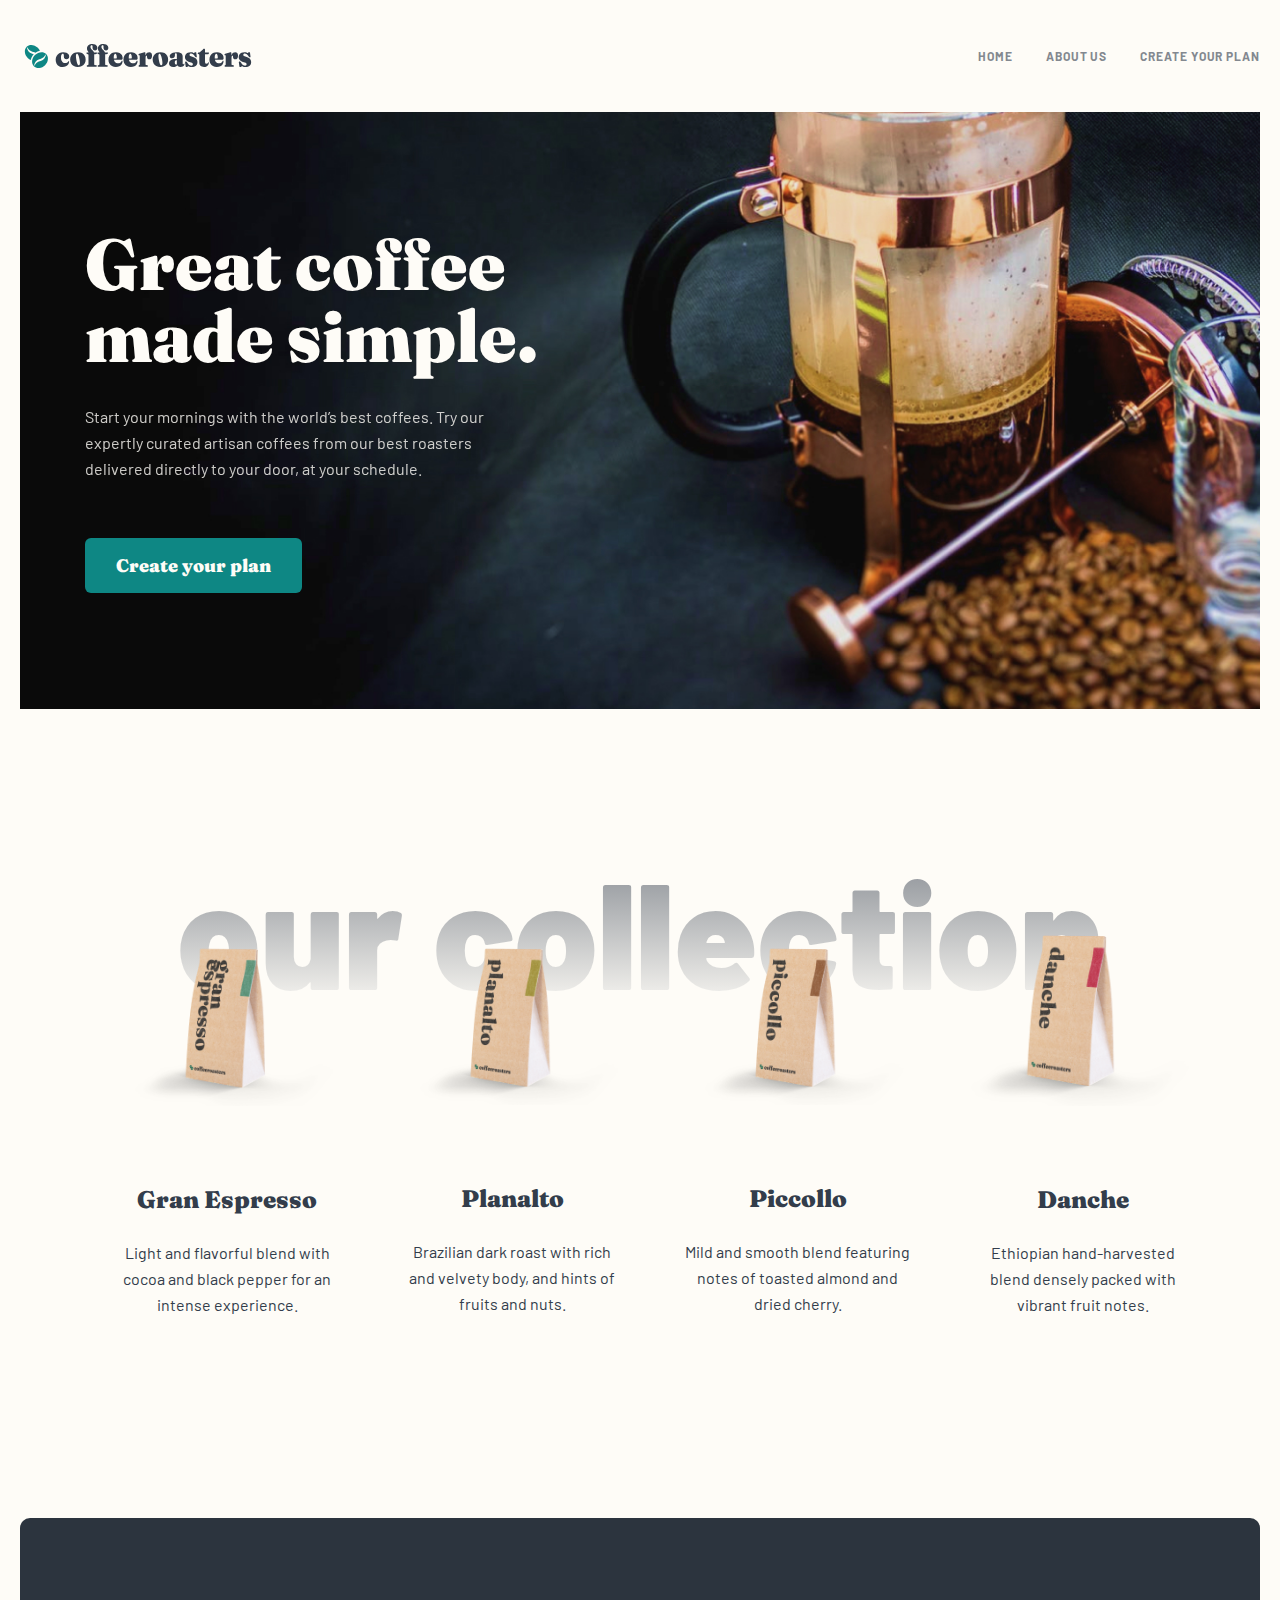
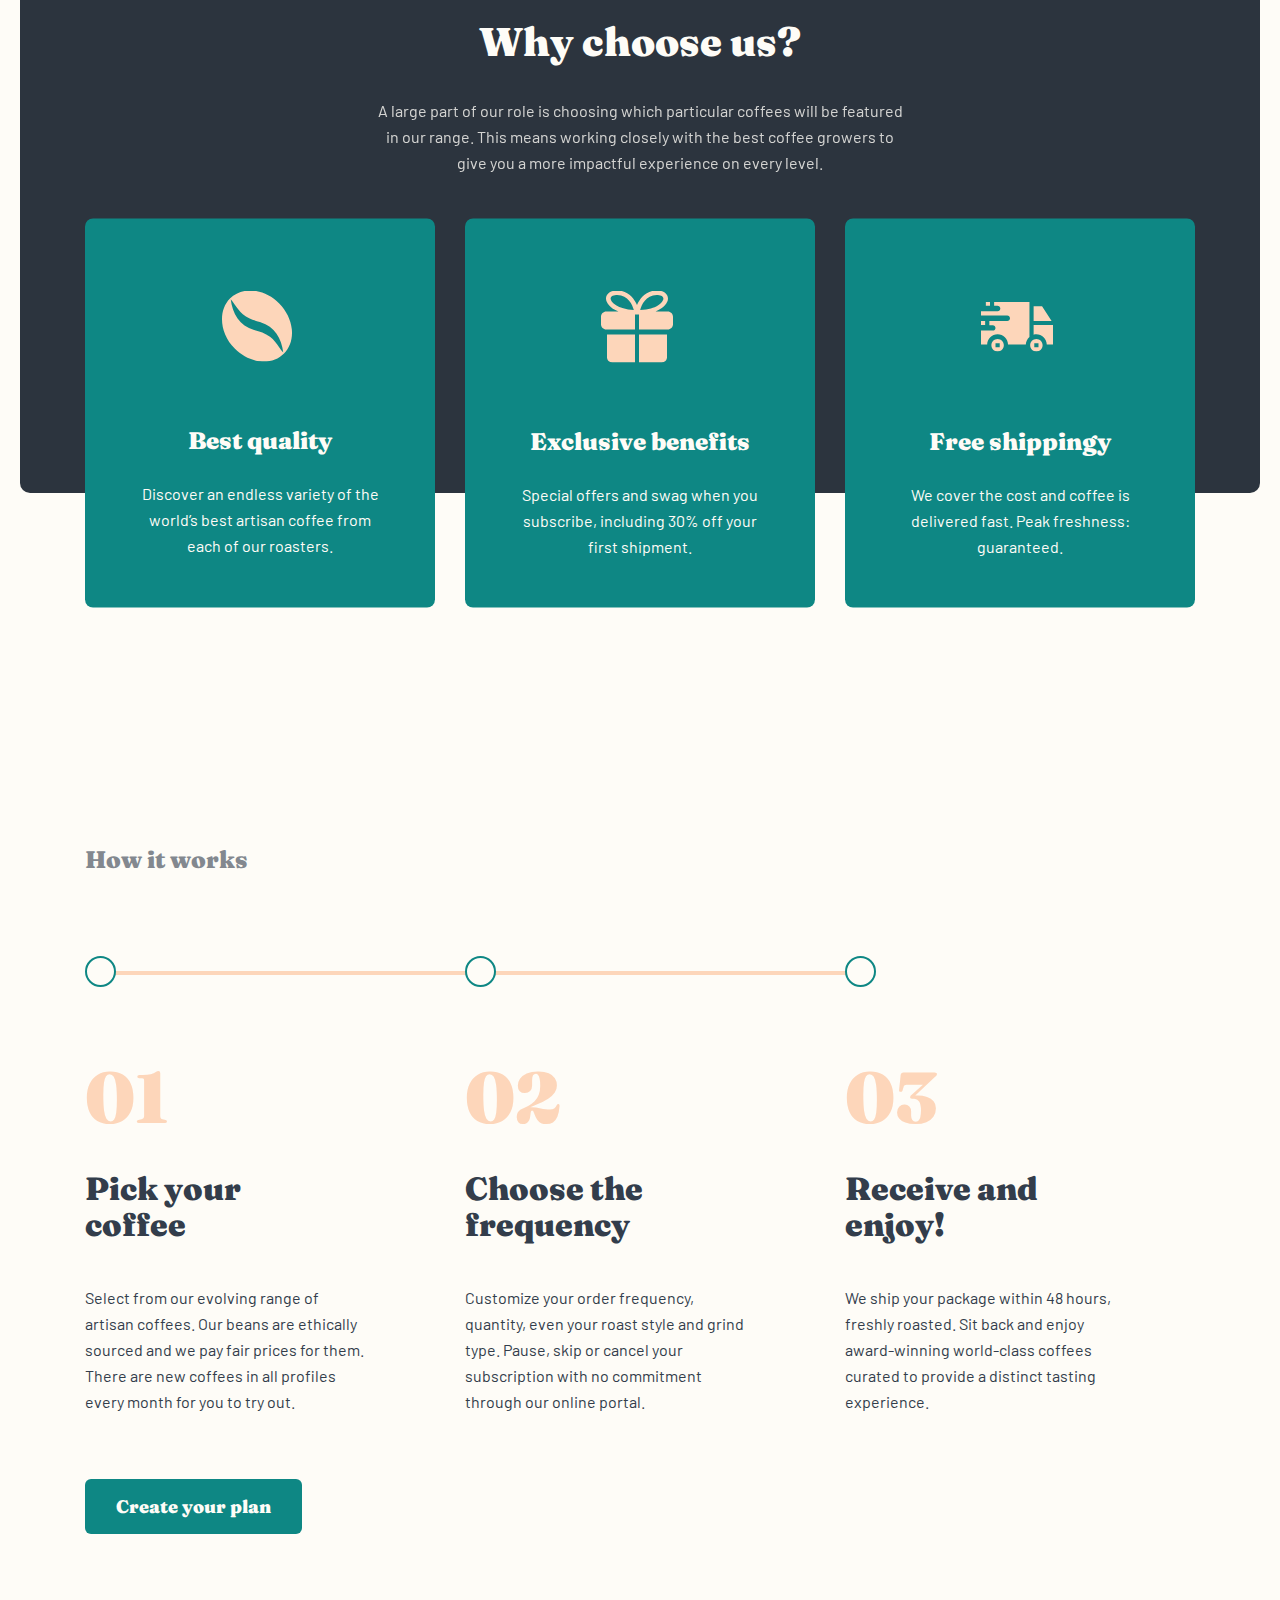
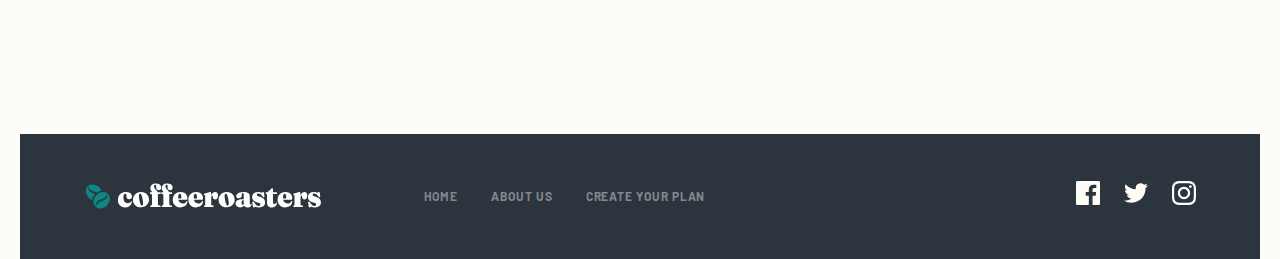
==== commit 40120da0: "commit" ====
--- a/index.html
+++ b/index.html
@@ -4,18 +4,20 @@
     <meta charset="UTF-8">
     <meta name="viewport" content="width=device-width, initial-scale=1.0">
     <title>Home - cofferoasters</title>
-    <link rel="stylesheet" href="about.html">
-    <link rel="stylesheet" href="create.html">
-    <link rel="stylesheet" href="css/about.css">
-    <link rel="stylesheet" href="css/create.css">
-    <link rel="stylesheet" href="css/style.css">
+    <link rel="stylesheet" href="css/index.css">
 </head>
 <body>
-    <header class="site-header">
-        <div class="container header">
+<div class="container">
+    <header class="site-header open-btn">
+        <div class="header">
             <a class="header__logo-link" href="index.html">
                 <img class="header__logo" src="img/icon/logo.svg" alt="cofeeroasters" width="236" height="26">
             </a>
+            <button class="header__burger-btn" id="burger">
+                <span></span>
+                <span></span>
+                <span></span>
+            </button>
             <nav class="header__nav">
                 <ul class="header__nav-list">
                     <li class="header__nav-item">
@@ -32,15 +34,17 @@
         </div>
     </header>
     <main class="main">
-        <section class="hero-section container">
+        <section class="hero-section">
             <div class="container-primary hero">
-                <h1 class="hero__title">Great coffee made simple.</h1>
+                <h2 class="hero__title">Great coffee made simple.</h2>
                 <p class="hero__desc">Start your mornings with the world’s best coffees. Try our expertly curated artisan coffees from our best roasters <br> delivered directly to your door, at your schedule.</p>
                 <a class="hero__link btn" href="create.html">Create your plan</a>
             </div>
         </section>
         <section class="collection-section">
             <div class="container-primary collection">
+                <h1 class="visually-hidden">Coffee in Tashreknt</h1>
+                <h2 class="collection__intro">our collection</h2>
                 <ul class="collection__list">
                     <li class="collection__item">
                         <img class="collection__img" src="img/collection-img(1).png" alt="Gran Espresso" width="255" height="193">
@@ -51,21 +55,21 @@
                     </li>
                     <li class="collection__item">
                         <img class="collection__img" src="img/collection-img(2).png" alt="Planalto" width="255" height="193">
-                        <div class="info__text-wrapper">
+                        <div class="collection__text-wrapper">
                             <h3 class="collection__title">Planalto</h3>
                             <p class="collection__desc">Brazilian dark roast with rich and velvety body, and hints of fruits and nuts.</p>
                         </div>
                     </li>
                     <li class="collection__item">
                         <img class="collection__img" src="img/collection-img(3).png" alt="Piccollo" width="255" height="193">
-                        <div class="info__text-wrapper">
+                        <div class="collection__text-wrapper">
                             <h3 class="collection__title">Piccollo</h3>
                             <p class="collection__desc">Mild and smooth blend featuring notes of toasted almond and dried cherry.</p>
                         </div>
                     </li>
                     <li class="collection__item">
                         <img class="collection__img" src="img/collection-img(4).png" alt="Danche" width="255" height="193">
-                        <div class="info__text-wrapper">
+                        <div class="collection__text-wrapper">
                             <h3 class="collection__title">Danche</h3>
                             <p class="collection__desc">Ethiopian hand-harvested blend densely packed with vibrant fruit notes.</p>
                         </div>
@@ -73,10 +77,13 @@
                 </ul>
             </div>
         </section>
-        <section class="choose-section container">
+        <section class="choose-section">
             <div class="container-primary choose">
-                <h2 class="choose__title">Why choose us?</h2>
-                <p class="choose__desc">A large part of our role is choosing which particular coffees will be featured in our range. This means working closely with the best coffee growers to give you a more impactful experience on every level.</p>
+                <h2 class="visually-hidden">Choose</h2>
+                <div class="choose__top">
+                    <p class="choose__title">Why choose us?</p>
+                    <p class="choose__desc">A large part of our role is choosing which particular coffees will be featured in our range. This means working closely with the best coffee growers to give you a more impactful experience on every level.</p>
+                </div>
                 <ul class="choose__list">
                     <li class="choose__item">
                         <img class="choose__img" src="img/icon/why-choose-img(1).svg" alt="Best quality" width="72" height="72">
@@ -105,7 +112,7 @@
         <section class="info-section">
             <div class="container-primary info">
                 <h2 class="info__title">How it works</h2>
-                <ul class="info__list">
+                <ol class="info__list">
                     <li class="info__item">
                         <img class="info__oval info__oval--light" src="img/icon/Oval.svg" alt="Oval" width="31" height="31">
                         <span class="info__number info__number--light">01</span>
@@ -124,7 +131,7 @@
                         <h3 class="info__subtitle info__subtitle--light">Receive and enjoy!</h3>
                         <p class="info__desc info__desc--light">We ship your package within 48 hours, freshly roasted. Sit back and enjoy award-winning world-class coffees curated to provide a distinct tasting experience.</p>
                     </li>
-                </ul>
+                </ol>
                 <a class="info__link btn" href="create.html">Create your plan</a>
             </div>
         </section>
@@ -168,5 +175,7 @@
             </ul>
         </div>
     </footer>
+</div>
+    <script defer src="js/index.js"></script>
 </body>
 </html>--- a/css/index.css
+++ b/css/index.css
@@ -0,0 +1,1947 @@
+@import url("https://fonts.googleapis.com/css2?family=Barlow:wght@400;700&family=Fraunces:opsz,wght@9..144,900&display=swap");
+:root {
+  --dark-green: #0E8784;
+  --text-color: #333D4B;
+  --number-color: #FDD6BA;
+  --link-color: #83888F;
+  --bg-color: #FEFCF7;
+}
+
+/* Generate */
+html {
+  -webkit-box-sizing: border-box;
+          box-sizing: border-box;
+  height: 100%;
+  scroll-behavior: smooth;
+}
+
+*,
+*::before,
+*::after {
+  -webkit-box-sizing: inherit;
+          box-sizing: inherit;
+}
+
+body {
+  display: -webkit-box;
+  display: -ms-flexbox;
+  display: flex;
+  -webkit-box-orient: vertical;
+  -webkit-box-direction: normal;
+      -ms-flex-direction: column;
+          flex-direction: column;
+  height: 100%;
+  margin: 0;
+  padding: 0;
+  overflow-x: hidden;
+  font: 400 16px/26px "Barlow", sans-serif;
+  background-color: var(--bg-color);
+}
+
+img {
+  max-width: 100%;
+  height: auto;
+}
+
+.visually-hidden {
+  clip: rect(0 0 0 0);
+  -webkit-clip-path: inset(50%);
+          clip-path: inset(50%);
+  height: 1px;
+  overflow: hidden;
+  position: absolute;
+  white-space: nowrap;
+  width: 1px;
+}
+
+.container {
+  width: 100%;
+  max-width: 1320px;
+  margin: 0 auto;
+  padding-left: 20px;
+  padding-right: 20px;
+}
+
+@media only screen and (max-width: 768px) {
+  .container {
+    max-width: 708px;
+    padding-left: 10px;
+    padding-right: 10px;
+  }
+}
+@media only screen and (max-width: 456px) {
+  .container {
+    max-width: 337px;
+    margin: 0 auto;
+    padding-left: 5px;
+    padding-right: 5px;
+  }
+}
+.container-primary {
+  max-width: 1111px;
+  margin: 0 auto;
+}
+
+@media only screen and (max-width: 456px) {
+  .container-primary {
+    max-width: 289px;
+    margin: 0 auto;
+    padding-left: 5px;
+    padding-right: 5px;
+  }
+}
+.btn {
+  display: inline-block;
+  padding: 15px 31px;
+  border-radius: 6px;
+  background: var(--dark-green);
+  color: var(--bg-color);
+  text-align: center;
+  font-family: Fraunces;
+  font-size: 18px;
+  font-style: normal;
+  font-weight: 900;
+  line-height: 25px;
+}
+
+.btn:hover {
+  background-color: #66D2CF;
+  -webkit-transition: background-color 1.5s;
+  transition: background-color 1.5s;
+}
+
+.btn:disabled {
+  background-color: #E2DEDB;
+  -webkit-transition: background-color 1s;
+  transition: background-color 1s;
+}
+
+.site-header {
+  background-color: var(--bg-color);
+  padding-top: 43px;
+  padding-bottom: 43px;
+}
+
+.header {
+  display: -webkit-box;
+  display: -ms-flexbox;
+  display: flex;
+  -webkit-box-align: center;
+      -ms-flex-align: center;
+          align-items: center;
+  -webkit-box-pack: justify;
+      -ms-flex-pack: justify;
+          justify-content: space-between;
+}
+
+.header__logo-link {
+  width: 236px;
+  height: 26px;
+}
+
+.header__logo {
+  height: 26px;
+}
+
+.header__burger-btn {
+  display: none;
+}
+
+.header__nav-list {
+  padding: 0;
+  margin: 0;
+  display: -webkit-box;
+  display: -ms-flexbox;
+  display: flex;
+}
+
+.header__nav-item {
+  list-style: none;
+  font-size: 12px;
+  font-weight: 700;
+  line-height: 15px;
+  letter-spacing: 0.923px;
+  text-transform: uppercase;
+}
+
+.header__nav-item:not(:last-child) {
+  margin-right: 33px;
+}
+
+.header__nav-link {
+  text-decoration: none;
+  color: var(--link-color);
+}
+
+.header__nav-link:hover {
+  cursor: pointer;
+  color: var(--text-color);
+  -webkit-transition: color 0.5s;
+  transition: color 0.5s;
+}
+
+.header__nav-link:disabled {
+  color: var(--link-color);
+  -webkit-transition: color 0.5s;
+  transition: color 0.5s;
+}
+
+@media only screen and (max-width: 550px) {
+  /* header */
+  .site-header.open-btn .header__nav {
+    -webkit-transform: translateX(100%);
+        -ms-transform: translateX(100%);
+            transform: translateX(100%);
+  }
+  .site-header {
+    padding-top: 32px;
+    padding-bottom: 40px;
+  }
+  .header__logo-link {
+    width: 163px;
+    height: 18px;
+  }
+  .header__logo {
+    height: 18px;
+  }
+  .header__burger-btn {
+    position: relative;
+    display: block;
+    width: 16px;
+    height: 15px;
+    border: none;
+    background-color: transparent;
+    z-index: 10;
+  }
+  .header__burger-btn span {
+    position: absolute;
+    width: 16px;
+    height: 3px;
+    left: 0;
+    border-radius: 1.5px;
+    background: #333D4B;
+    -webkit-transition: opacity 0.5s, -webkit-transform 0.5s;
+    transition: opacity 0.5s, -webkit-transform 0.5s;
+    transition: transform 0.5s, opacity 0.5s;
+    transition: transform 0.5s, opacity 0.5s, -webkit-transform 0.5s;
+  }
+  .header__burger-btn span:nth-child(1) {
+    -webkit-transform: translateY(-6px);
+        -ms-transform: translateY(-6px);
+            transform: translateY(-6px);
+  }
+  .header__burger-btn span:nth-child(3) {
+    -webkit-transform: translateY(6px);
+        -ms-transform: translateY(6px);
+            transform: translateY(6px);
+  }
+  .site-header.open-btn .header__burger-btn span:nth-child(1) {
+    -webkit-transform: translateY(0) rotate(45deg);
+        -ms-transform: translateY(0) rotate(45deg);
+            transform: translateY(0) rotate(45deg);
+  }
+  .site-header.open-btn .header__burger-btn span:nth-child(2) {
+    opacity: 0;
+  }
+  .site-header.open-btn .header__burger-btn span:nth-child(3) {
+    -webkit-transform: translateY(0) rotate(-45deg);
+        -ms-transform: translateY(0) rotate(-45deg);
+            transform: translateY(0) rotate(-45deg);
+  }
+  .header__nav {
+    position: absolute;
+    top: 130px;
+    left: calc(50% - 83px);
+    left: -292px;
+    max-width: 292px;
+    z-index: 10;
+    -webkit-transition: -webkit-transform 0.5s;
+    transition: -webkit-transform 0.5s;
+    transition: transform 0.5s;
+    transition: transform 0.5s, -webkit-transform 0.5s;
+  }
+  .header__nav-list {
+    display: -webkit-box;
+    display: -ms-flexbox;
+    display: flex;
+    -webkit-box-orient: vertical;
+    -webkit-box-direction: normal;
+        -ms-flex-direction: column;
+            flex-direction: column;
+  }
+  .header__nav-item {
+    text-align: center;
+    font-family: Fraunces;
+    font-size: 24px;
+    font-weight: 900;
+    line-height: 32px;
+  }
+  .header__nav-item:not(:last-child) {
+    margin-right: 0;
+    margin-bottom: 32px;
+  }
+  .header__nav-link {
+    color: var(--text-color);
+    opacity: 1;
+  }
+}
+.hero-section {
+  padding-top: 116px;
+  padding-bottom: 116px;
+  background-image: url(../img/hero-bg-img.jpg);
+  background-size: cover;
+  background-repeat: no-repeat;
+}
+
+.hero__title {
+  max-width: 493px;
+  margin: 0;
+  color: var(--bg-color);
+  font-family: Fraunces;
+  font-size: 72px;
+  font-weight: 900;
+  line-height: 72px;
+}
+
+.hero__desc {
+  max-width: 445px;
+  margin-top: 32px;
+  margin-bottom: 56px;
+  color: var(--bg-color);
+  font-size: 16px;
+  font-weight: 400;
+  line-height: 26px;
+  opacity: 0.8;
+}
+
+.hero__link {
+  text-decoration: none;
+  color: var(--bg-color);
+  text-align: center;
+  font-family: Fraunces;
+  font-size: 18px;
+  font-weight: 900;
+  line-height: 25px;
+}
+
+@media only screen and (max-width: 768px) {
+  .hero-section {
+    background-image: url(../img/hero-tablet.jpg);
+    background-size: cover;
+    padding-top: 104px;
+    padding-bottom: 104px;
+  }
+  .hero {
+    padding-left: 58px;
+  }
+  .hero__title {
+    margin-bottom: 24px;
+    max-width: 329px;
+    font-size: 48px;
+    line-height: 48px;
+  }
+  .hero__desc {
+    margin-bottom: 40px;
+    max-width: 398px;
+    font-size: 15px;
+    line-height: 25px;
+  }
+}
+@media only screen and (max-width: 456px) {
+  .hero-section {
+    background-image: url(../img/hero-mobie.jpg);
+    padding-top: 100px;
+    padding-bottom: 99px;
+  }
+  .hero {
+    padding-left: 0;
+    display: -webkit-box;
+    display: -ms-flexbox;
+    display: flex;
+    -webkit-box-orient: vertical;
+    -webkit-box-direction: normal;
+        -ms-flex-direction: column;
+            flex-direction: column;
+    -webkit-box-pack: start;
+        -ms-flex-pack: start;
+            justify-content: start;
+  }
+  .hero__title {
+    max-width: 279px;
+    text-align: center;
+    font-size: 40px;
+    line-height: 40px;
+  }
+  .hero__desc {
+    max-width: 279px;
+    margin-top: 24px;
+    margin-bottom: 39px;
+    text-align: center;
+    font-size: 15px;
+    line-height: 25px;
+  }
+  .hero__link {
+    max-width: 217px;
+    margin: 0 auto;
+  }
+}
+/* collection */
+.collection-section {
+  padding-top: 136px;
+  padding-bottom: 200px;
+}
+
+.collection__intro {
+  margin-top: 0;
+  margin-bottom: 0;
+  background-color: #83888F;
+  color: transparent;
+  text-align: center;
+  font-size: 150px;
+  line-height: 170px;
+  width: 100%;
+  font-weight: 900;
+  background-image: -webkit-linear-gradient(270deg, rgba(254, 252, 247, 0) 0%, #FEFCF7 100%);
+  -webkit-background-clip: text;
+}
+
+.collection__list {
+  margin: 0;
+  padding: 0;
+  margin-top: -80px;
+  display: -webkit-box;
+  display: -ms-flexbox;
+  display: flex;
+  -webkit-box-align: center;
+      -ms-flex-align: center;
+          align-items: center;
+  -webkit-box-pack: justify;
+      -ms-flex-pack: justify;
+          justify-content: space-between;
+  list-style: none;
+}
+
+.collection__item {
+  width: calc(25% - 30px);
+  margin-left: 30px;
+}
+
+.collection__item:not(:last-child) {
+  margin-right: 30px;
+}
+
+.collection__title {
+  margin-top: 71px;
+  margin-bottom: 24px;
+  color: var(--text-color);
+  text-align: center;
+  font-family: Fraunces;
+  font-size: 24px;
+  font-weight: 900;
+  line-height: 32px;
+}
+
+.collection__desc {
+  margin: 0;
+  color: var(--text-color);
+  text-align: center;
+  font-size: 16px;
+  font-weight: 400;
+  line-height: 26px;
+}
+
+@media only screen and (max-width: 1095px) {
+  /* collection */
+  .collection__intro {
+    font-size: 90px;
+    line-height: 72px;
+  }
+  .collection__list {
+    margin-top: -40px;
+  }
+}
+@media only screen and (max-width: 768px) {
+  /* collection */
+  .collection-section {
+    padding-top: 203px;
+    padding-bottom: 144px;
+  }
+  .collection__list {
+    padding-left: 58px;
+    padding-right: 58px;
+    display: -webkit-box;
+    display: -ms-flexbox;
+    display: flex;
+    -webkit-box-align: center;
+        -ms-flex-align: center;
+            align-items: center;
+    -webkit-box-orient: vertical;
+    -webkit-box-direction: normal;
+        -ms-flex-direction: column;
+            flex-direction: column;
+  }
+  .collection__item {
+    display: -webkit-box;
+    display: -ms-flexbox;
+    display: flex;
+    -webkit-box-align: center;
+        -ms-flex-align: center;
+            align-items: center;
+    -webkit-box-pack: justify;
+        -ms-flex-pack: justify;
+            justify-content: space-between;
+    width: 100%;
+    margin-right: 0;
+    margin-left: 0;
+  }
+  .collection__item:not(:last-child) {
+    margin-right: 0;
+    margin-bottom: 32px;
+  }
+  .collection__text-wrapper {
+    max-width: 282px;
+    display: -webkit-box;
+    display: -ms-flexbox;
+    display: flex;
+    -webkit-box-orient: vertical;
+    -webkit-box-direction: normal;
+        -ms-flex-direction: column;
+            flex-direction: column;
+    -webkit-box-align: start;
+        -ms-flex-align: start;
+            align-items: start;
+  }
+  .collection__title {
+    margin-top: 0;
+  }
+}
+@media only screen and (max-width: 550px) {
+  /* collection */
+  .collection-section {
+    padding-top: 120px;
+    padding-bottom: 120px;
+  }
+  .collection__intro {
+    font-size: 40px;
+    line-height: 72px;
+  }
+  .collection__list {
+    margin-top: 13px;
+    display: inline-block;
+  }
+  .collection__item {
+    max-width: 282px;
+    display: -webkit-box;
+    display: -ms-flexbox;
+    display: flex;
+    -webkit-box-orient: vertical;
+    -webkit-box-direction: normal;
+        -ms-flex-direction: column;
+            flex-direction: column;
+  }
+  .collection__item:not(:last-child) {
+    margin-right: 0;
+    margin-bottom: 48px;
+  }
+  .collection__title {
+    margin: 0 auto;
+    margin-top: 24px;
+    margin-bottom: 16px;
+    color: var(--text-color);
+  }
+  .collection__desc {
+    max-width: 282px;
+    font-size: 15px;
+    text-align: center;
+    line-height: 25px;
+  }
+}
+/* choose */
+.choose-section {
+  position: relative;
+  padding-top: 100px;
+  padding-bottom: 317px;
+  border-radius: 10px;
+  background: #2C343E;
+  color: var(--bg-color);
+}
+
+.choose__title {
+  margin: 0;
+  text-align: center;
+  font-family: Fraunces;
+  font-size: 40px;
+  font-weight: 900;
+  line-height: 48px;
+}
+
+.choose__desc {
+  max-width: 540px;
+  margin: 0 auto;
+  margin-top: 32px;
+  opacity: 0.8;
+  text-align: center;
+  font-size: 16px;
+  font-weight: 400;
+  line-height: 26px;
+}
+
+.choose__list {
+  max-width: 1110px;
+  width: 100%;
+  position: absolute;
+  left: 50%;
+  bottom: 0;
+  -webkit-transform: translate(-50%, calc(50% - 80px));
+      -ms-transform: translate(-50%, calc(50% - 80px));
+          transform: translate(-50%, calc(50% - 80px));
+  display: -webkit-box;
+  display: -ms-flexbox;
+  display: flex;
+  margin: 0;
+  padding: 0;
+  list-style: none;
+}
+
+.choose__item {
+  max-width: 350px;
+  padding: 72px 48px 48px;
+  border-radius: 8px;
+  background: var(--dark-green);
+}
+
+.choose__item:not(:last-child) {
+  margin-right: 30px;
+}
+
+.choose__img {
+  margin-left: 88px;
+  margin-right: 95px;
+}
+
+.choose__img-active {
+  margin-top: 11px;
+  margin-bottom: 11px;
+}
+
+.choose__subtitle {
+  max-width: 255px;
+  margin: 0;
+  margin-top: 56px;
+  text-align: center;
+  font-family: Fraunces;
+  font-size: 24px;
+  font-weight: 900;
+  line-height: 32px;
+}
+
+.choose__text {
+  max-width: 255px;
+  margin-top: 24px;
+  margin-bottom: 0;
+  text-align: center;
+}
+
+@media only screen and (max-width: 1095px) {
+  /* choose */
+  .choose-section {
+    padding-top: 56px;
+    padding-bottom: 368px;
+  }
+  .choose__title {
+    font-size: 32px;
+  }
+  .choose__desc {
+    margin-top: 24px;
+    font-size: 15px;
+    line-height: 25px;
+  }
+  .choose__list {
+    max-width: 573px;
+    width: 100%;
+    -webkit-box-orient: vertical;
+    -webkit-box-direction: normal;
+        -ms-flex-direction: column;
+            flex-direction: column;
+    -webkit-transform: translate(-50%, 50%);
+        -ms-transform: translate(-50%, 50%);
+            transform: translate(-50%, 50%);
+  }
+  .choose__item {
+    max-width: 573px;
+    display: -webkit-box;
+    display: -ms-flexbox;
+    display: flex;
+    -webkit-box-align: center;
+        -ms-flex-align: center;
+            align-items: center;
+    width: 100%;
+    padding: 40px 48px 41px 70px;
+  }
+  .choose__item:not(:last-child) {
+    margin-right: 0;
+    margin-bottom: 24px;
+  }
+  .choose__img {
+    margin: 0;
+    max-width: 56px;
+    height: 56px;
+  }
+  .choose__text-wrapper {
+    max-width: 344px;
+    margin-left: 55px;
+  }
+  .choose__subtitle {
+    margin-top: 0;
+    text-align: start;
+  }
+  .choose__text {
+    margin-top: 16px;
+    text-align: start;
+    max-width: 344px;
+  }
+}
+@media only screen and (max-width: 768px) {
+  /* choose */
+  .choose__list {
+    display: -webkit-box;
+    display: -ms-flexbox;
+    display: flex;
+    -webkit-box-orient: vertical;
+    -webkit-box-direction: normal;
+        -ms-flex-direction: column;
+            flex-direction: column;
+  }
+  .choose__item {
+    max-width: 573px;
+    margin-right: 0;
+    display: -webkit-box;
+    display: -ms-flexbox;
+    display: flex;
+    -webkit-box-align: center;
+        -ms-flex-align: center;
+            align-items: center;
+    padding: 41px 48px 41px 70px;
+  }
+}
+@media only screen and (max-width: 456px) {
+  /* choose */
+  .choose-section {
+    position: relative;
+    padding-top: 0;
+    padding-bottom: 0;
+    background-color: transparent;
+    margin-left: 24px;
+    margin-right: 24px;
+  }
+  .choose-section::after {
+    position: absolute;
+    top: 240px;
+    z-index: -1;
+    height: 633px;
+    width: 100%;
+    background-color: #2C343E;
+    content: "";
+  }
+  .choose {
+    background-color: #2C343E;
+  }
+  .choose__top {
+    padding-top: 64px;
+    padding-bottom: 28px;
+    width: 100%;
+    border-radius: 10px 10px 0 0;
+  }
+  .choose__title {
+    font-size: 28px;
+    line-height: 28px;
+  }
+  .choose__desc {
+    margin-top: 24px;
+    color: #FEFCF7;
+    text-align: center;
+    font-family: Barlow;
+    font-size: 15px;
+    font-weight: 400;
+    line-height: 25px;
+  }
+  .choose__list {
+    position: static;
+    -webkit-transform: translate(0);
+        -ms-transform: translate(0);
+            transform: translate(0);
+  }
+  .choose__item {
+    -webkit-box-orient: vertical;
+    -webkit-box-direction: normal;
+        -ms-flex-direction: column;
+            flex-direction: column;
+    -webkit-box-align: center;
+        -ms-flex-align: center;
+            align-items: center;
+    padding: 72px 33px 51px 33px;
+  }
+  .choose__text-wrapper {
+    margin-left: 0;
+  }
+  .choose__img {
+    width: 71px;
+    height: 72px;
+  }
+  .choose__subtitle {
+    text-align: center;
+    margin-top: 56px;
+    font-size: 24px;
+    line-height: 32px;
+  }
+  .choose__text {
+    margin: 0 auto;
+    margin-top: 24px;
+    max-width: 212px;
+    text-align: center;
+    font-size: 15px;
+    line-height: 25px;
+  }
+}
+/* info */
+.info-section {
+  padding-top: 351px;
+  padding-bottom: 200px;
+}
+
+.info__title {
+  margin-top: 0;
+  margin-bottom: 80px;
+  color: var(--link-color);
+  font-family: Fraunces;
+  font-size: 24px;
+  font-weight: 900;
+  line-height: 32px;
+}
+
+.info__list {
+  margin: 0;
+  padding: 0;
+  display: -webkit-box;
+  display: -ms-flexbox;
+  display: flex;
+  -webkit-box-align: start;
+      -ms-flex-align: start;
+          align-items: start;
+  list-style: none;
+  -ms-flex-wrap: wrap;
+      flex-wrap: wrap;
+}
+
+.info__item {
+  position: relative;
+}
+
+.info__item:not(:last-child) {
+  padding-right: 95px;
+}
+
+.info__item:not(:last-child)::before {
+  position: absolute;
+  top: 15px;
+  left: 15px;
+  border: 2px solid var(--number-color);
+  max-width: 380px;
+  width: 100%;
+  height: 1px;
+  content: "";
+}
+
+.info__oval {
+  position: relative;
+  z-index: 10;
+}
+
+.info__number {
+  margin-top: 67px;
+  display: block;
+  max-width: 101px;
+  font-family: Fraunces;
+  font-size: 72px;
+  font-weight: 900;
+  line-height: 72px;
+}
+
+.info__number--light {
+  color: var(--number-color);
+}
+
+.info__subtitle {
+  margin-top: 38px;
+  margin-bottom: 42px;
+  max-width: 255px;
+  font-family: Fraunces;
+  font-size: 32px;
+  font-weight: 900;
+  line-height: 36px;
+}
+
+.info__subtitle--light {
+  color: var(--text-color);
+}
+
+.info__desc {
+  max-width: 285px;
+  margin: 0;
+  color: #333D4B;
+  font-size: 16px;
+  font-weight: 400;
+  line-height: 26px;
+}
+
+.info__desc--light {
+  color: var(--text-color);
+}
+
+.info__link {
+  margin-top: 64px;
+  text-decoration: none;
+}
+
+/* info-night */
+.info__section-night {
+  padding-top: 100px;
+  padding-bottom: 100px;
+  margin-top: 168px;
+  background-color: #2C343E;
+}
+
+.info__subtitle--night {
+  color: var(--bg-color);
+}
+
+.info__desc--night {
+  color: var(--bg-color);
+}
+
+@media only screen and (max-width: 1095px) {
+  /* info */
+  .info__item:not(:last-child) {
+    padding-right: 10px;
+  }
+  .info__subtitle {
+    max-width: 223px;
+  }
+  .info__desc {
+    max-width: 223px;
+  }
+}
+@media only screen and (max-width: 768px) {
+  /* info */
+  .info-section {
+    padding-top: 434px;
+    padding-bottom: 144px;
+  }
+  .info__section-night {
+    padding-top: 97px;
+    padding-bottom: 97px;
+    margin-top: 120px;
+  }
+  .info__title {
+    margin-bottom: 40px;
+  }
+  .info__item {
+    max-width: 223px;
+    width: 100%;
+  }
+  .info__item:not(:last-child) {
+    padding-right: 10px;
+  }
+  .info__number {
+    margin-top: 48px;
+    max-width: 90px;
+  }
+  .info__subtitle {
+    margin-top: 42px;
+    margin-bottom: 38px;
+    max-width: 223px;
+    font-size: 28px;
+    line-height: 32px;
+  }
+  .info__desc {
+    max-width: 223px;
+    font-size: 15px;
+    font-weight: 400;
+    line-height: 25px;
+  }
+  .info__link {
+    margin-top: 44px;
+  }
+}
+@media only screen and (max-width: 705px) {
+  /* info */
+  .info-section {
+    padding-top: 420px;
+    padding-bottom: 120px;
+  }
+  .info__title {
+    font-size: 24px;
+    line-height: 32px;
+  }
+  .info__list {
+    margin-top: 80px;
+    margin-bottom: 80px;
+    display: -webkit-box;
+    display: -ms-flexbox;
+    display: flex;
+    -webkit-box-orient: vertical;
+    -webkit-box-direction: normal;
+        -ms-flex-direction: column;
+            flex-direction: column;
+    -webkit-box-align: center;
+        -ms-flex-align: center;
+            align-items: center;
+    -ms-flex-wrap: nowrap;
+        flex-wrap: nowrap;
+  }
+  .info__list::before {
+    display: none;
+  }
+  .info__item {
+    max-width: 327px;
+    display: -webkit-box;
+    display: -ms-flexbox;
+    display: flex;
+    -webkit-box-orient: vertical;
+    -webkit-box-direction: normal;
+        -ms-flex-direction: column;
+            flex-direction: column;
+    -webkit-box-align: center;
+        -ms-flex-align: center;
+            align-items: center;
+  }
+  .info__item:not(:last-child) {
+    padding-right: 0;
+    margin-bottom: 56px;
+  }
+  .info__item:not(:last-child)::before {
+    display: none;
+  }
+  .info__oval {
+    display: none;
+  }
+  .info__number {
+    margin-top: 0;
+  }
+  .info__subtitle {
+    text-align: center;
+    margin-top: 24px;
+    margin-bottom: 24px;
+    font-size: 28px;
+    line-height: 32px;
+  }
+  .info__desc {
+    margin: 0 auto;
+    text-align: center;
+    max-width: 327px;
+    font-size: 15px;
+    line-height: 25px;
+  }
+  .info__link {
+    margin-top: 79px;
+  }
+}
+@media only screen and (max-width: 456px) {
+  /* info */
+  .info-section {
+    padding-top: 120px;
+    padding-bottom: 120px;
+  }
+  .info__section-night {
+    padding-top: 80px;
+    padding-bottom: 79px;
+    margin-top: 120px;
+  }
+  .info__title {
+    text-align: center;
+    font-size: 24px;
+    line-height: 32px;
+  }
+  .info__list {
+    margin-top: 80px;
+    margin-bottom: 80px;
+    display: -webkit-box;
+    display: -ms-flexbox;
+    display: flex;
+    -webkit-box-orient: vertical;
+    -webkit-box-direction: normal;
+        -ms-flex-direction: column;
+            flex-direction: column;
+    -webkit-box-align: center;
+        -ms-flex-align: center;
+            align-items: center;
+    -ms-flex-wrap: nowrap;
+        flex-wrap: nowrap;
+  }
+  .info__list::before {
+    display: none;
+  }
+  .info__item {
+    max-width: 327px;
+    display: -webkit-box;
+    display: -ms-flexbox;
+    display: flex;
+    -webkit-box-align: center;
+        -ms-flex-align: center;
+            align-items: center;
+    -webkit-box-orient: vertical;
+    -webkit-box-direction: normal;
+        -ms-flex-direction: column;
+            flex-direction: column;
+  }
+  .info__item:not(:last-child) {
+    padding-right: 0;
+    margin-bottom: 56px;
+  }
+  .info__item:not(:last-child)::before {
+    display: none;
+  }
+  .info__oval {
+    display: none;
+  }
+  .info__number {
+    margin-top: 0;
+  }
+  .info__subtitle {
+    text-align: center;
+    margin-top: 24px;
+    margin-bottom: 24px;
+    font-size: 28px;
+    line-height: 32px;
+  }
+  .info__desc {
+    margin: 0 auto;
+    text-align: center;
+    max-width: 327px;
+    font-size: 15px;
+    line-height: 25px;
+  }
+  .info__link {
+    margin-top: 79px;
+  }
+}
+/* footer */
+.site-footer {
+  padding-top: 47px;
+  padding-bottom: 47px;
+  background-color: #2C343E;
+}
+
+.footer {
+  display: -webkit-box;
+  display: -ms-flexbox;
+  display: flex;
+  -webkit-box-align: center;
+      -ms-flex-align: center;
+          align-items: center;
+  -webkit-box-pack: justify;
+      -ms-flex-pack: justify;
+          justify-content: space-between;
+}
+
+.footer__left {
+  display: -webkit-box;
+  display: -ms-flexbox;
+  display: flex;
+  -webkit-box-align: center;
+      -ms-flex-align: center;
+          align-items: center;
+}
+
+.footer__logo-link {
+  width: 236px;
+  height: 26px;
+}
+
+.footer__nav {
+  margin-top: 6px;
+  margin-bottom: 5px;
+  margin-left: 103px;
+}
+
+.footer__nav-list {
+  display: -webkit-box;
+  display: -ms-flexbox;
+  display: flex;
+  -webkit-box-align: center;
+      -ms-flex-align: center;
+          align-items: center;
+  list-style: none;
+  margin: 0;
+  padding: 0;
+}
+
+.footer__nav-item {
+  font-size: 12px;
+  font-weight: 700;
+  line-height: 15px;
+  letter-spacing: 0.923px;
+  text-transform: uppercase;
+}
+
+.footer__nav-item:not(:last-child) {
+  margin-right: 33px;
+}
+
+.footer__nav-link {
+  color: var(--link-color);
+  text-decoration: none;
+}
+
+.footer__nav-link:hover {
+  color: var(--bg-color);
+  cursor: pointer;
+  -webkit-transition: color 0.5s;
+  transition: color 0.5s;
+}
+
+.footer__list {
+  margin-top: 0;
+  margin-bottom: 0;
+  padding-left: 0;
+  list-style: none;
+  display: -webkit-box;
+  display: -ms-flexbox;
+  display: flex;
+  -webkit-box-align: center;
+      -ms-flex-align: center;
+          align-items: center;
+}
+
+.footer__item:not(:last-child) {
+  margin-right: 24px;
+}
+
+.footer__social-media-link {
+  width: 24px;
+  height: 24px;
+}
+
+.footer__social-media-link--active {
+  height: 19px;
+}
+
+.footer__social-media-img:hover {
+  background-color: var(--number-color);
+}
+
+@media only screen and (max-width: 1095px) {
+  /* footer */
+  .site-footer {
+    width: 100%;
+  }
+  .footer {
+    display: -webkit-box;
+    display: -ms-flexbox;
+    display: flex;
+    -webkit-box-orient: vertical;
+    -webkit-box-direction: normal;
+        -ms-flex-direction: column;
+            flex-direction: column;
+  }
+  .footer__left {
+    display: -webkit-box;
+    display: -ms-flexbox;
+    display: flex;
+    -webkit-box-orient: vertical;
+    -webkit-box-direction: normal;
+        -ms-flex-direction: column;
+            flex-direction: column;
+  }
+  .footer__logo-link {
+    width: 235px;
+    height: 25px;
+  }
+  .footer__nav {
+    margin-top: 32px;
+    margin-bottom: 65px;
+    margin-left: 0;
+  }
+  .footer__nav-item {
+    letter-spacing: 0;
+  }
+}
+@media only screen and (max-width: 456px) {
+  /* footer */
+  .site-footer {
+    max-width: 327px;
+    padding-top: 54px;
+    padding-bottom: 54px;
+  }
+  .footer__logo-link {
+    width: 216px;
+    height: 23px;
+  }
+  .footer__nav {
+    max-width: 283px;
+    width: 100%;
+    margin-bottom: 48px;
+  }
+  .footer__nav-list {
+    display: -webkit-box;
+    display: -ms-flexbox;
+    display: flex;
+    -webkit-box-align: center;
+        -ms-flex-align: center;
+            align-items: center;
+    -webkit-box-orient: vertical;
+    -webkit-box-direction: normal;
+        -ms-flex-direction: column;
+            flex-direction: column;
+  }
+  .footer__nav-item:not(:last-child) {
+    margin-right: 0;
+    margin-bottom: 24px;
+  }
+  .footer__nav-item {
+    font-size: 12px;
+    line-height: 15px;
+    letter-spacing: 0.923px;
+  }
+}
+/* create */
+.create-section {
+  padding-top: 134px;
+  padding-bottom: 134px;
+  background-image: url(../img/create-img.jpg);
+  background-size: cover;
+  background-repeat: no-repeat;
+}
+
+.create {
+  display: -webkit-box;
+  display: -ms-flexbox;
+  display: flex;
+  -webkit-box-orient: vertical;
+  -webkit-box-direction: normal;
+      -ms-flex-direction: column;
+          flex-direction: column;
+}
+
+.create__title {
+  margin-top: 0;
+  margin-bottom: 32px;
+  color: var(--bg-color);
+  font-family: Fraunces;
+  font-size: 72px;
+  font-weight: 900;
+  line-height: 72px;
+}
+
+.create__desc {
+  margin: 0;
+  max-width: 445px;
+  color: var(--bg-color);
+  opacity: 0.8;
+  font-size: 16px;
+  line-height: 26px;
+}
+
+@media only screen and (max-width: 768px) {
+  .create-section {
+    padding-top: 127px;
+    padding-bottom: 126px;
+    padding-left: 58px;
+    background-image: url(../img/create-tablet.jpg);
+  }
+  .create__title {
+    margin-bottom: 24px;
+    font-size: 48px;
+    line-height: 48px;
+  }
+  .create__desc {
+    margin: 0;
+    max-width: 398px;
+    font-size: 16px;
+    line-height: 26px;
+  }
+}
+@media only screen and (max-width: 460px) {
+  .create-section {
+    padding-left: 0;
+    padding-top: 101px;
+    padding-bottom: 136px;
+    background-image: url(../img/create-mobile.jpg);
+  }
+  .create__title {
+    text-align: center;
+    margin-bottom: 22px;
+    font-size: 40px;
+    line-height: 40px;
+  }
+  .create__desc {
+    margin: 0 auto;
+    text-align: center;
+    max-width: 279px;
+  }
+}
+/* content */
+.content-section {
+  padding-top: 146px;
+  padding-bottom: 168px;
+}
+
+.content {
+  display: -webkit-box;
+  display: -ms-flexbox;
+  display: flex;
+  -webkit-box-align: start;
+      -ms-flex-align: start;
+          align-items: start;
+  -webkit-box-pack: justify;
+      -ms-flex-pack: justify;
+          justify-content: space-between;
+}
+
+.content__list {
+  margin: 0;
+  padding: 0;
+  list-style: none;
+  display: -webkit-box;
+  display: -ms-flexbox;
+  display: flex;
+  -webkit-box-orient: vertical;
+  -webkit-box-direction: normal;
+      -ms-flex-direction: column;
+          flex-direction: column;
+}
+
+.content__item {
+  display: -webkit-box;
+  display: -ms-flexbox;
+  display: flex;
+  -webkit-box-align: center;
+      -ms-flex-align: center;
+          align-items: center;
+  position: relative;
+  opacity: 0.25;
+  max-width: 255px;
+}
+
+.content__item:not(:last-child) {
+  margin-bottom: 24px;
+}
+
+.content__item:not(:first-child) {
+  margin-top: 24px;
+}
+
+.content__item:hover {
+  opacity: 1;
+}
+
+.content__item:hover .content__number {
+  color: #0E8784;
+}
+
+.content__item:hover .content__title {
+  color: #333D4B;
+}
+
+.content__item-link {
+  text-decoration: none;
+}
+
+.content__item:after {
+  position: absolute;
+  top: 48px;
+  left: 0;
+  background: #83888F;
+  width: 255px;
+  height: 1px;
+  content: "";
+}
+
+.content__number {
+  margin: 0;
+  color: #83888F;
+  font-family: Fraunces;
+  font-size: 24px;
+  font-weight: 900;
+  line-height: 32px;
+}
+
+.content__title {
+  display: inline-block;
+  margin: 0;
+  margin-left: 25px;
+  color: #83888F;
+  font-family: Fraunces;
+  font-size: 24px;
+  font-weight: 900;
+  line-height: 32px;
+}
+
+/* content form */
+.content__form {
+  margin-left: 125px;
+}
+
+.content__form-list {
+  max-width: 730px;
+  list-style: none;
+  margin: 0;
+  padding: 0;
+}
+
+.content__form__item {
+  margin-bottom: 88px;
+}
+
+.content__form-title-wrapper {
+  display: -webkit-box;
+  display: -ms-flexbox;
+  display: flex;
+  -webkit-box-align: center;
+      -ms-flex-align: center;
+          align-items: center;
+  -webkit-box-pack: justify;
+      -ms-flex-pack: justify;
+          justify-content: space-between;
+  margin-bottom: 59px;
+}
+
+.content__form-title {
+  margin: 0;
+  color: var(--link-color);
+  font-family: Fraunces;
+  font-size: 40px;
+  font-weight: 900;
+  line-height: 48px;
+}
+
+.content__form-arrow {
+  display: inline-block;
+  margin: 0;
+  padding: 0;
+}
+
+.content__arrow:hover {
+  fill: #66D2CF;
+}
+
+.content__arrow:disabled {
+  fill: #0E8784;
+}
+
+.content__form-list-wrapper {
+  list-style: none;
+  margin: 0;
+  padding: 0;
+}
+
+.content__form-item-wrapper {
+  display: -webkit-box;
+  display: -ms-flexbox;
+  display: flex;
+  -webkit-box-align: center;
+      -ms-flex-align: center;
+          align-items: center;
+  -webkit-box-pack: justify;
+      -ms-flex-pack: justify;
+          justify-content: space-between;
+  -ms-flex-wrap: wrap;
+      flex-wrap: wrap;
+}
+
+.content__form-text-wrapper {
+  padding: 36px 28px 87px 28px;
+  border-radius: 8px;
+  background: #F4F1EB;
+  max-width: 228px;
+}
+
+.content__form-text-wrapper:hover {
+  background-color: var(--number-color);
+}
+
+.content__form-input:checked + .content__form-text-wrapper {
+  background-color: var(--dark-green);
+}
+
+.content__form-input:checked + .content__form-text-wrapper .content__form-subtitle {
+  color: white;
+}
+
+.content__form-input:checked + .content__form-text-wrapper .content__form-desc {
+  color: white;
+}
+
+.content__form-text-wrapper {
+  margin: 0;
+  display: inline-block;
+}
+
+.content__form-subtitle {
+  margin: 0;
+  display: inline-block;
+  color: var(--text-color);
+  font-family: Fraunces;
+  font-size: 24px;
+  font-style: normal;
+  font-weight: 900;
+  line-height: 32px;
+}
+
+.content__form-desc {
+  display: inline-block;
+  max-width: 172px;
+  margin: 0;
+  margin-top: 23px;
+  color: var(--text-color);
+  font-size: 16px;
+  font-weight: 400;
+  line-height: 26px;
+}
+
+.content__order {
+  max-width: 730px;
+  padding: 27px 64px;
+  background-color: #2C343E;
+}
+
+.content__order-title {
+  margin-top: 0;
+  margin-bottom: 8px;
+  opacity: 0.5;
+  color: #FFF;
+  font-size: 16px;
+  font-weight: 400;
+  line-height: 26px;
+  text-transform: uppercase;
+}
+
+.content__order-text {
+  margin: 0;
+  color: #FFF;
+  font-family: Fraunces;
+  font-size: 24px;
+  font-weight: 900;
+  line-height: 40px;
+}
+
+.content__order-choice {
+  margin: 0;
+  color: #0E8784;
+  font-family: Fraunces;
+  font-size: 24px;
+  font-style: normal;
+  font-weight: 900;
+  line-height: 40px;
+}
+
+.order__btn {
+  display: block;
+  max-width: 217px;
+  margin-left: auto;
+  margin-top: 40px;
+  padding: 15px 36px;
+  border-radius: 6px;
+  background: #0E8784;
+  border: none;
+  color: #FEFCF7;
+  text-align: center;
+  font-family: Fraunces;
+  font-size: 18px;
+  font-weight: 900;
+  line-height: 25px;
+}
+
+.order__btn:hover {
+  background: #66D2CF;
+}
+
+.order__btn:disabled {
+  background: #E2DEDB;
+}
+
+@media only screen and (max-width: 1120px) {
+  /* content */
+  .content {
+    width: 100%;
+    -webkit-box-pack: stretch;
+        -ms-flex-pack: stretch;
+            justify-content: stretch;
+  }
+  .content__list {
+    display: none;
+  }
+  .content__form {
+    margin-left: 0;
+  }
+  .content__form-title {
+    font-size: 32px;
+  }
+  .order__btn {
+    margin: 0 auto;
+    margin-top: 40px;
+  }
+}
+@media only screen and (max-width: 710px) {
+  .content__form-title {
+    font-size: 24px;
+    line-height: 28px;
+  }
+  .content__form-item-wrapper {
+    display: -webkit-box;
+    display: -ms-flexbox;
+    display: flex;
+    -webkit-box-orient: vertical;
+    -webkit-box-direction: normal;
+        -ms-flex-direction: column;
+            flex-direction: column;
+    -webkit-box-pack: stretch;
+        -ms-flex-pack: stretch;
+            justify-content: stretch;
+    width: 100%;
+  }
+  .content__form-wrapper:not(:last-child) {
+    margin-bottom: 16px;
+  }
+  .content__form-wrapper {
+    width: 100%;
+  }
+  .content__form-text-wrapper {
+    max-width: 100%;
+    width: 100%;
+    display: -webkit-box;
+    display: -ms-flexbox;
+    display: flex;
+    -webkit-box-orient: vertical;
+    -webkit-box-direction: normal;
+        -ms-flex-direction: column;
+            flex-direction: column;
+    padding: 24px 25px;
+  }
+  .content__form-desc {
+    max-width: 278px;
+  }
+}
+@media only screen and (max-width: 375px) {
+  .content__form-title {
+    max-width: 240px;
+  }
+  .content__order {
+    max-width: 328px;
+    padding: 32px 25px;
+  }
+  .content__order-text {
+    max-width: 279px;
+  }
+}
+/* banner */
+.banner-section {
+  padding-top: 137px;
+  padding-bottom: 137px;
+  background-image: url(../img/banner-img.jpg);
+  background-size: cover;
+  background-repeat: no-repeat;
+}
+
+.banner {
+  display: -webkit-box;
+  display: -ms-flexbox;
+  display: flex;
+  -webkit-box-orient: vertical;
+  -webkit-box-direction: normal;
+      -ms-flex-direction: column;
+          flex-direction: column;
+}
+
+.banner__title {
+  margin: 0;
+  color: var(--bg-color);
+  font-family: Fraunces;
+  font-size: 40px;
+  font-weight: 900;
+  line-height: 48px;
+}
+
+.banner__desc {
+  margin-top: 24px;
+  margin-bottom: 0;
+  max-width: 445px;
+  color: var(--bg-color);
+  font-size: 16px;
+  font-style: normal;
+  font-weight: 400;
+  line-height: 26px;
+}
+
+/* commitment */
+.commitment-section {
+  padding-top: 168px;
+  padding-bottom: 256px;
+}
+
+.commitment {
+  display: -webkit-box;
+  display: -ms-flexbox;
+  display: flex;
+  -webkit-box-align: center;
+      -ms-flex-align: center;
+          align-items: center;
+  -webkit-box-pack: justify;
+      -ms-flex-pack: justify;
+          justify-content: space-between;
+}
+
+.commitment__img {
+  max-width: 445px;
+  max-height: 520px;
+}
+
+.commitment__title {
+  margin-top: 0;
+  margin-bottom: 32px;
+  color: var(--text-color);
+  font-family: Fraunces;
+  font-size: 40px;
+  font-weight: 900;
+  line-height: 48px;
+}
+
+.commitment__desc {
+  margin: 0;
+  max-width: 540px;
+  opacity: 0.8;
+  color: var(--text-color);
+  font-size: 16px;
+  font-weight: 400;
+  line-height: 26px;
+}
+
+/* quality */
+.quality-section {
+  background-color: var(--text-color);
+  padding-top: 88px;
+  padding-bottom: 176px;
+}
+
+.quality {
+  position: relative;
+}
+
+.quality__left {
+  display: -webkit-box;
+  display: -ms-flexbox;
+  display: flex;
+  -webkit-box-orient: vertical;
+  -webkit-box-direction: normal;
+      -ms-flex-direction: column;
+          flex-direction: column;
+}
+
+.quality__title {
+  max-width: 517px;
+  margin: 0;
+  color: var(--bg-color);
+  font-family: Fraunces;
+  font-size: 40px;
+  font-weight: 900;
+  line-height: 48px;
+}
+
+.quality__desc {
+  margin-top: 32px;
+  margin-bottom: 0;
+  max-width: 540px;
+  opacity: 0.8;
+  color: var(--bg-color);
+  font-size: 16px;
+  font-weight: 400;
+  line-height: 26px;
+}
+
+.quality__img {
+  position: absolute;
+  top: -176px;
+  right: 0;
+}
+
+/* headquarters */
+.headquarters-section {
+  padding-top: 168px;
+  padding-bottom: 168px;
+}
+
+.headquarters__title {
+  margin-top: 0;
+  margin-bottom: 121px;
+  color: var(--link-color);
+  font-family: Fraunces;
+  font-size: 24px;
+  font-weight: 900;
+  line-height: 32px;
+}
+
+.headquarters__list {
+  padding: 0;
+  margin: 0;
+  list-style: none;
+  display: -webkit-box;
+  display: -ms-flexbox;
+  display: flex;
+  -webkit-box-align: center;
+      -ms-flex-align: center;
+          align-items: center;
+  -webkit-box-pack: justify;
+      -ms-flex-pack: justify;
+          justify-content: space-between;
+  -ms-flex-wrap: wrap;
+      flex-wrap: wrap;
+}
+
+.headquarters__item {
+  position: relative;
+  width: 272px;
+}
+
+.headquarters__img {
+  position: absolute;
+  top: -46px;
+  left: 0;
+  background-repeat: no-repeat;
+  width: 41px;
+  height: 49px;
+}
+
+.headquarters__img--one {
+  background-image: url(../img/icon/United\ Kingdom.svg);
+}
+
+.headquarters__img--two {
+  background-image: url(../img/icon/Canada.svg);
+}
+
+.headquarters__img--three {
+  background-image: url(../img/icon/Australia.svg);
+}
+
+.headquarters__subtitle {
+  margin-top: 46px;
+  margin-bottom: 24px;
+  color: var(--text-color);
+  font-family: Fraunces;
+  font-size: 32px;
+  font-style: normal;
+  font-weight: 900;
+  line-height: 36px;
+}
+
+.headquarters__info {
+  margin: 0;
+  color: var(--text-color);
+  font-size: 16px;
+  font-weight: 400;
+  line-height: 26px;
+}
+
+.headquarters__info--link {
+  text-decoration: none;
+}